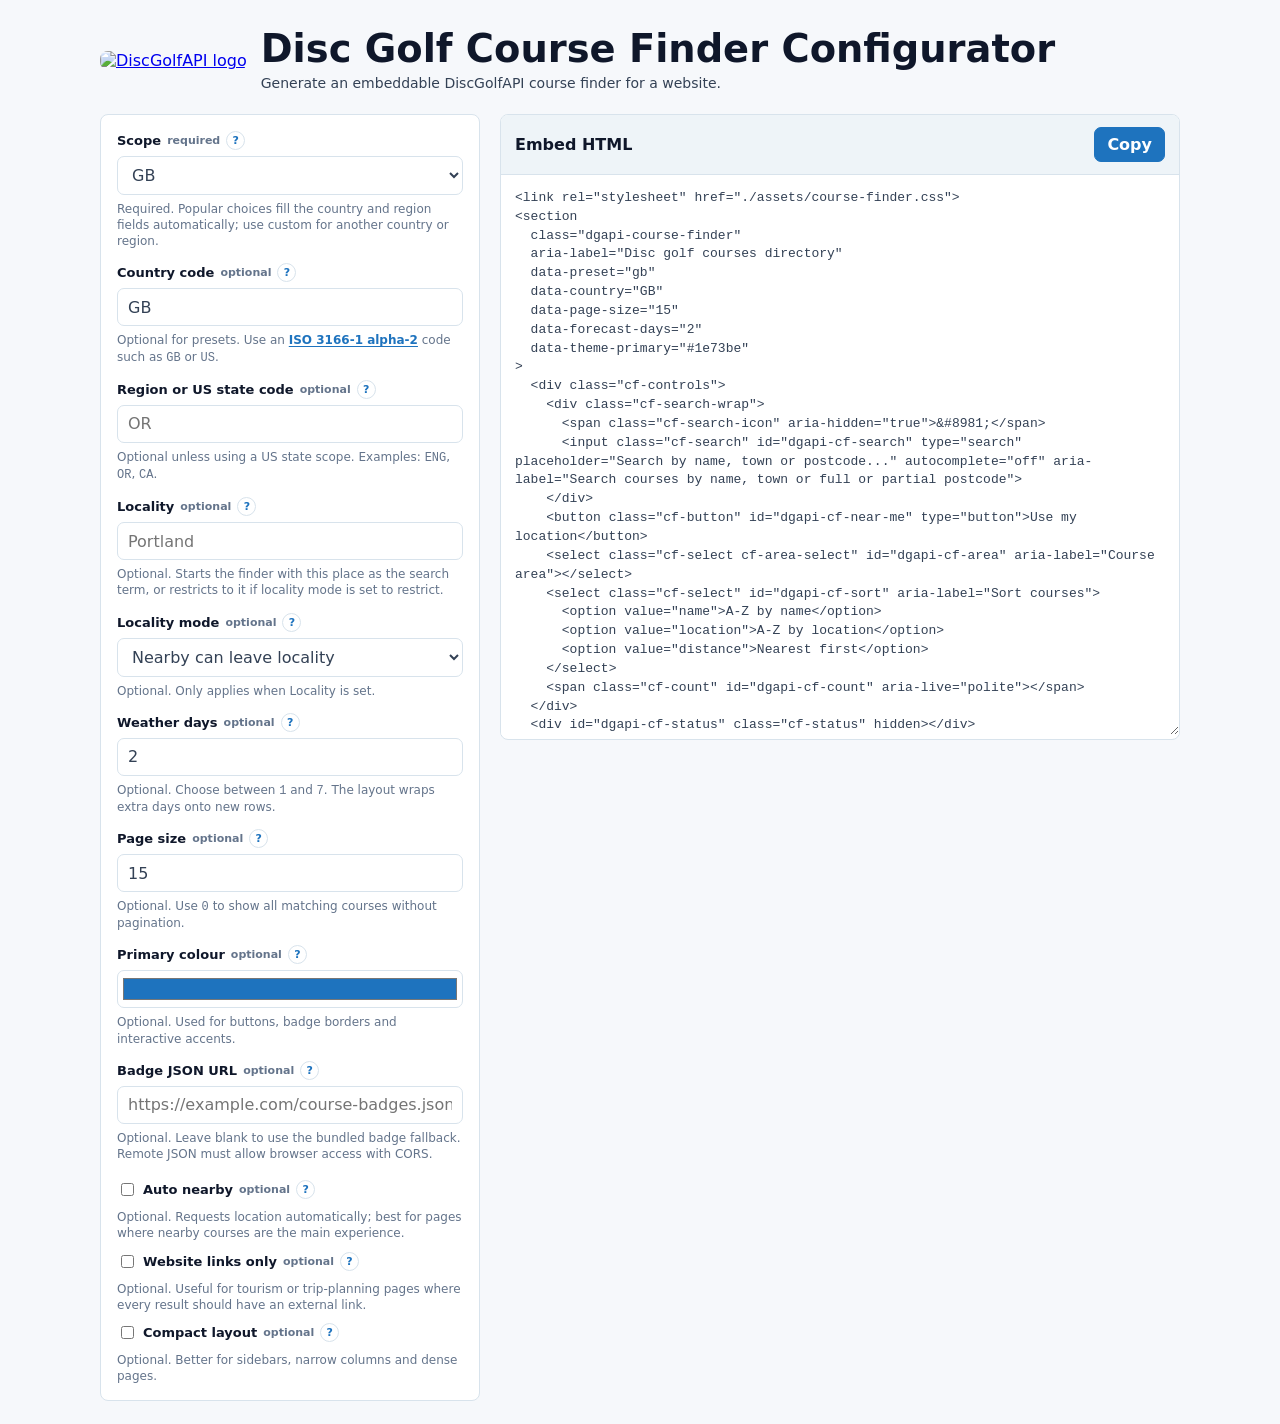
==== configurator.html @ ca2b6d99 "Add popular configurator regions" ====
<!doctype html>
<html lang="en">
<head>
  <meta charset="utf-8">
  <meta name="viewport" content="width=device-width, initial-scale=1">
  <title>Disc Golf Course Finder Configurator</title>
  <style>
    :root {
      color-scheme: light;
      --bg: #f6f8fb;
      --surface: #ffffff;
      --surface-muted: #eef4f8;
      --text: #334155;
      --heading: #0f172a;
      --border: #d8e3ec;
      --primary: #1e73be;
    }

    body {
      margin: 0;
      background: var(--bg);
      color: var(--text);
      font-family: system-ui, -apple-system, BlinkMacSystemFont, "Segoe UI", sans-serif;
    }

    main {
      width: min(1080px, calc(100% - 32px));
      margin: 28px auto;
    }

    h1 {
      margin: 0;
      color: var(--heading);
      font-size: clamp(1.7rem, 3vw, 2.5rem);
      line-height: 1.1;
    }

    .cfg-header {
      display: flex;
      gap: 14px;
      align-items: center;
      margin-bottom: 20px;
    }

    .cfg-logo {
      width: 54px;
      height: 54px;
      flex: 0 0 auto;
      border-radius: 8px;
      object-fit: contain;
    }

    .cfg-kicker {
      margin: 4px 0 0;
      color: var(--text);
      font-size: 14px;
      line-height: 1.4;
    }

    .cfg-layout {
      display: grid;
      grid-template-columns: minmax(280px, 380px) minmax(0, 1fr);
      gap: 20px;
      align-items: start;
    }

    .cfg-panel,
    .cfg-output {
      border: 1px solid var(--border);
      border-radius: 8px;
      background: var(--surface);
    }

    .cfg-panel {
      display: grid;
      gap: 14px;
      padding: 16px;
    }

    .cfg-row {
      display: grid;
      gap: 6px;
    }

    .cfg-checks {
      display: grid;
      gap: 10px;
      padding-top: 4px;
    }

    label {
      display: flex;
      gap: 6px;
      align-items: center;
      color: var(--heading);
      font-size: 13px;
      font-weight: 800;
    }

    .cfg-optional,
    .cfg-required {
      color: #64748b;
      font-size: 11px;
      font-weight: 700;
    }

    .cfg-help {
      margin: 0;
      color: #64748b;
      font-size: 12px;
      line-height: 1.35;
    }

    .cfg-help a {
      color: var(--primary);
      font-weight: 700;
      text-underline-offset: 2px;
    }

    .cfg-tip {
      display: inline-flex;
      align-items: center;
      justify-content: center;
      width: 17px;
      height: 17px;
      border: 1px solid var(--border);
      border-radius: 50%;
      color: var(--primary);
      font-size: 11px;
      font-weight: 900;
      line-height: 1;
      cursor: help;
    }

    select,
    input,
    textarea {
      width: 100%;
      min-height: 38px;
      box-sizing: border-box;
      border: 1.5px solid var(--border);
      border-radius: 7px;
      background: #fff;
      color: var(--text);
      font: inherit;
    }

    input,
    select {
      padding: 8px 10px;
    }

    input[type="checkbox"] {
      width: auto;
      min-height: auto;
    }

    input[type="color"] {
      padding: 3px;
    }

    textarea {
      min-height: 560px;
      padding: 14px;
      resize: vertical;
      font-family: ui-monospace, SFMono-Regular, Menlo, Monaco, Consolas, "Liberation Mono", monospace;
      font-size: 13px;
      line-height: 1.45;
    }

    .cfg-output {
      overflow: hidden;
    }

    .cfg-output-head {
      display: flex;
      align-items: center;
      justify-content: space-between;
      gap: 12px;
      padding: 12px 14px;
      border-bottom: 1px solid var(--border);
      background: var(--surface-muted);
    }

    .cfg-output-title {
      color: var(--heading);
      font-weight: 800;
    }

    .cfg-copy {
      min-height: 34px;
      padding: 7px 12px;
      border: 1.5px solid var(--primary);
      border-radius: 7px;
      background: var(--primary);
      color: #fff;
      font: inherit;
      font-weight: 800;
      cursor: pointer;
    }

    .cfg-output textarea {
      border: 0;
      border-radius: 0;
    }

    @media (max-width: 760px) {
      main {
        width: min(100% - 20px, 1080px);
        margin: 18px auto;
      }

      .cfg-layout {
        grid-template-columns: 1fr;
      }

      .cfg-header {
        align-items: flex-start;
      }
    }
  </style>
</head>
<body>
  <main>
    <header class="cfg-header">
      <a href="https://discgolfapi.com/" target="_blank" rel="noopener" aria-label="DiscGolfAPI">
        <img class="cfg-logo" src="https://public.discgolfapi.com/images/dgapiLogo.png" alt="DiscGolfAPI logo" width="54" height="54">
      </a>
      <div>
        <h1>Disc Golf Course Finder Configurator</h1>
        <p class="cfg-kicker">Generate an embeddable DiscGolfAPI course finder for a website.</p>
      </div>
    </header>

    <div class="cfg-layout">
      <form class="cfg-panel" id="cfg-form">
        <div class="cfg-row">
          <label for="cfg-preset">Scope <span class="cfg-required">required</span> <span class="cfg-tip" title="Choose the broad course list to load before any search or locality filters are applied.">?</span></label>
          <select id="cfg-preset" name="preset" title="Required. Choose the broad course list to load.">
            <optgroup label="Popular disc golf regions">
              <option value="popular-gb">GB</option>
              <option value="popular-us">United States</option>
              <option value="popular-us-or">US Oregon</option>
              <option value="popular-us-ca">US California</option>
              <option value="popular-us-tx">US Texas</option>
              <option value="popular-us-nc">US North Carolina</option>
              <option value="popular-ca">Canada</option>
              <option value="popular-fi">Finland</option>
              <option value="popular-se">Sweden</option>
              <option value="popular-ee">Estonia</option>
            </optgroup>
            <optgroup label="General scopes">
              <option value="gb">GB</option>
              <option value="england">England</option>
              <option value="global">Global</option>
              <option value="us-state">US state</option>
              <option value="custom">Custom country or region</option>
            </optgroup>
          </select>
          <p class="cfg-help">Required. Popular choices fill the country and region fields automatically; use custom for another country or region.</p>
        </div>

        <div class="cfg-row">
          <label for="cfg-country">Country code <span class="cfg-optional">optional</span> <span class="cfg-tip" title="Use an ISO 3166-1 alpha-2 country code, such as GB or US. Required for custom country scopes and US state scopes.">?</span></label>
          <input id="cfg-country" name="country" value="GB" maxlength="8" title="Optional for presets; required for custom country scopes. Use an ISO 3166-1 alpha-2 code such as GB or US.">
          <p class="cfg-help">Optional for presets. Use an <a href="https://en.wikipedia.org/wiki/ISO_3166-1_alpha-2" target="_blank" rel="noopener">ISO 3166-1 alpha-2</a> code such as <code>GB</code> or <code>US</code>.</p>
        </div>

        <div class="cfg-row">
          <label for="cfg-region">Region or US state code <span class="cfg-optional">optional</span> <span class="cfg-tip" title="Use this to narrow a country to a region. For US states, use two-letter state codes such as OR or CA.">?</span></label>
          <input id="cfg-region" name="region" placeholder="OR" title="Optional. Use a region code, such as ENG for England or OR for Oregon.">
          <p class="cfg-help">Optional unless using a US state scope. Examples: <code>ENG</code>, <code>OR</code>, <code>CA</code>.</p>
        </div>

        <div class="cfg-row">
          <label for="cfg-locality">Locality <span class="cfg-optional">optional</span> <span class="cfg-tip" title="Use a town, city or local area to start the finder focused on that place.">?</span></label>
          <input id="cfg-locality" name="locality" placeholder="Portland" title="Optional. A town, city or local area to seed or restrict the finder.">
          <p class="cfg-help">Optional. Starts the finder with this place as the search term, or restricts to it if locality mode is set to restrict.</p>
        </div>

        <div class="cfg-row">
          <label for="cfg-locality-mode">Locality mode <span class="cfg-optional">optional</span> <span class="cfg-tip" title="Nearby mode lets user-location searches show courses outside the locality. Restrict mode always filters to the locality.">?</span></label>
          <select id="cfg-locality-mode" name="localityMode" title="Optional. Only applies when a locality is set.">
            <option value="nearby">Nearby can leave locality</option>
            <option value="restrict">Restrict to locality</option>
          </select>
          <p class="cfg-help">Optional. Only applies when Locality is set.</p>
        </div>

        <div class="cfg-row">
          <label for="cfg-weather-days">Weather days <span class="cfg-optional">optional</span> <span class="cfg-tip" title="Controls how many forecast days appear when a visitor opens a course weather panel.">?</span></label>
          <input id="cfg-weather-days" name="weatherDays" type="number" min="1" max="7" value="2" title="Optional. Forecast days, from 1 to 7.">
          <p class="cfg-help">Optional. Choose between <code>1</code> and <code>7</code>. The layout wraps extra days onto new rows.</p>
        </div>

        <div class="cfg-row">
          <label for="cfg-page-size">Page size <span class="cfg-optional">optional</span> <span class="cfg-tip" title="Controls how many courses appear per page. Use 0 to disable pagination.">?</span></label>
          <input id="cfg-page-size" name="pageSize" type="number" min="0" max="100" value="15" title="Optional. Courses per page; use 0 to disable pagination.">
          <p class="cfg-help">Optional. Use <code>0</code> to show all matching courses without pagination.</p>
        </div>

        <div class="cfg-row">
          <label for="cfg-primary">Primary colour <span class="cfg-optional">optional</span> <span class="cfg-tip" title="Sets the main button, link and accent colour for the embedded finder.">?</span></label>
          <input id="cfg-primary" name="primary" type="color" value="#1e73be" title="Optional. Main brand colour for the embedded finder.">
          <p class="cfg-help">Optional. Used for buttons, badge borders and interactive accents.</p>
        </div>

        <div class="cfg-row">
          <label for="cfg-badges-url">Badge JSON URL <span class="cfg-optional">optional</span> <span class="cfg-tip" title="Point this at a site-owned JSON file if you want custom badges. Remote files need CORS headers.">?</span></label>
          <input id="cfg-badges-url" name="badgesUrl" placeholder="https://example.com/course-badges.json" title="Optional. URL for custom course badge JSON. Remote files need CORS headers.">
          <p class="cfg-help">Optional. Leave blank to use the bundled badge fallback. Remote JSON must allow browser access with CORS.</p>
        </div>

        <div class="cfg-checks">
          <label title="Optional. Ask the visitor for browser location after courses load. Requires HTTPS on most websites."><input type="checkbox" name="autoNearby"> Auto nearby <span class="cfg-optional">optional</span> <span class="cfg-tip" title="Ask the visitor for browser location after courses load. Requires HTTPS on most websites.">?</span></label>
          <p class="cfg-help">Optional. Requests location automatically; best for pages where nearby courses are the main experience.</p>
          <label title="Optional. Hide courses that do not have a website link in DiscGolfAPI."><input type="checkbox" name="websiteOnly"> Website links only <span class="cfg-optional">optional</span> <span class="cfg-tip" title="Show only courses with website links.">?</span></label>
          <p class="cfg-help">Optional. Useful for tourism or trip-planning pages where every result should have an external link.</p>
          <label title="Optional. Use tighter row spacing and single-column weather cards for sidebar-style embeds."><input type="checkbox" name="compact"> Compact layout <span class="cfg-optional">optional</span> <span class="cfg-tip" title="Use a tighter layout for sidebars or narrow content areas.">?</span></label>
          <p class="cfg-help">Optional. Better for sidebars, narrow columns and dense pages.</p>
        </div>
      </form>

      <section class="cfg-output" aria-label="Generated embed">
        <div class="cfg-output-head">
          <span class="cfg-output-title">Embed HTML</span>
          <button class="cfg-copy" id="cfg-copy" type="button">Copy</button>
        </div>
        <textarea id="cfg-code" readonly spellcheck="false"></textarea>
      </section>
    </div>
  </main>

  <script>
    (function () {
      const form = document.getElementById("cfg-form");
      const output = document.getElementById("cfg-code");
      const copyButton = document.getElementById("cfg-copy");

      function attr(name, value) {
        if (!String(value || "").trim()) {
          return "";
        }
        return `\n  ${name}="${String(value).replace(/&/g, "&amp;").replace(/"/g, "&quot;")}"`;
      }

      function checked(name) {
        return form.elements[name].checked;
      }

      const popularScopes = {
        "popular-gb": { preset: "gb", country: "GB", region: "" },
        "popular-us": { preset: "custom", country: "US", region: "" },
        "popular-us-or": { preset: "us-state", country: "US", region: "OR" },
        "popular-us-ca": { preset: "us-state", country: "US", region: "CA" },
        "popular-us-tx": { preset: "us-state", country: "US", region: "TX" },
        "popular-us-nc": { preset: "us-state", country: "US", region: "NC" },
        "popular-ca": { preset: "custom", country: "CA", region: "" },
        "popular-fi": { preset: "custom", country: "FI", region: "" },
        "popular-se": { preset: "custom", country: "SE", region: "" },
        "popular-ee": { preset: "custom", country: "EE", region: "" }
      };

      function selectedScope() {
        const selected = form.elements.preset.value;
        return popularScopes[selected] || {
          preset: selected,
          country: form.elements.country.value.trim().toUpperCase(),
          region: form.elements.region.value.trim().toUpperCase()
        };
      }

      function updateCountryDefaults() {
        const selected = form.elements.preset.value;
        const popular = popularScopes[selected];
        if (popular) {
          form.elements.country.value = popular.country;
          form.elements.region.value = popular.region;
          return;
        }

        const preset = selected;
        if (preset === "gb" || preset === "england") {
          form.elements.country.value = "GB";
          form.elements.region.value = preset === "england" ? "ENG" : "";
        }
        if (preset === "global") {
          form.elements.country.value = "";
          form.elements.region.value = "";
        }
        if (preset === "us-state") {
          form.elements.country.value = "US";
        }
      }

      function update() {
        const scope = selectedScope();
        const preset = scope.preset;
        const country = scope.country;
        const region = scope.region;
        const locality = form.elements.locality.value.trim();
        const localityMode = form.elements.localityMode.value;
        const weatherDays = form.elements.weatherDays.value;
        const pageSize = form.elements.pageSize.value;
        const primary = form.elements.primary.value;
        const badgesUrl = form.elements.badgesUrl.value.trim();

        const section = `<section
  class="dgapi-course-finder"
  aria-label="Disc golf courses directory"${attr("data-preset", preset)}${attr("data-country", country)}${attr("data-region", region)}${attr("data-locality", locality)}${attr("data-locality-mode", locality ? localityMode : "")}${attr("data-page-size", pageSize)}${attr("data-forecast-days", weatherDays)}${attr("data-theme-primary", primary)}${attr("data-badges-url", badgesUrl)}${checked("autoNearby") ? attr("data-auto-nearby", "true") : ""}${checked("websiteOnly") ? attr("data-website-only", "true") : ""}${checked("compact") ? attr("data-layout", "compact") : ""}
>
  <div class="cf-controls">
    <div class="cf-search-wrap">
      <span class="cf-search-icon" aria-hidden="true">&#8981;</span>
      <input class="cf-search" id="dgapi-cf-search" type="search" placeholder="Search by name, town or postcode..." autocomplete="off" aria-label="Search courses by name, town or full or partial postcode">
    </div>
    <button class="cf-button" id="dgapi-cf-near-me" type="button">Use my location</button>
    <select class="cf-select cf-area-select" id="dgapi-cf-area" aria-label="Course area"></select>
    <select class="cf-select" id="dgapi-cf-sort" aria-label="Sort courses">
      <option value="name">A-Z by name</option>
      <option value="location">A-Z by location</option>
      <option value="distance">Nearest first</option>
    </select>
    <span class="cf-count" id="dgapi-cf-count" aria-live="polite"></span>
  </div>
  <div id="dgapi-cf-status" class="cf-status" hidden></div>
  <div id="dgapi-cf-list-wrap"></div>
  <div id="dgapi-cf-pagination" class="cf-pagination" aria-label="Course page navigation"></div>
  <div class="cf-footer">
    <a class="cf-footer-brand" href="https://discgolfapi.com/" target="_blank" rel="noopener" aria-label="DiscGolfAPI">
      <img class="cf-footer-logo" src="https://public.discgolfapi.com/images/dgapiLogo.png" alt="DiscGolfAPI logo" loading="lazy" width="36" height="36">
      <span>Course data supplied by DiscGolfAPI.</span>
    </a>
    <span class="cf-disclaimer">Course details are provided as-is and may change. Please check with the course before travelling.</span>
  </div>
</section>`;

        output.value = `<link rel="stylesheet" href="./assets/course-finder.css">\n${section}\n<script src="./assets/course-finder.js"><\\/script>`;
      }

      form.addEventListener("change", event => {
        if (event.target.name === "preset") {
          updateCountryDefaults();
        }
        update();
      });
      form.addEventListener("input", update);
      copyButton.addEventListener("click", () => {
        output.select();
        navigator.clipboard.writeText(output.value).catch(() => {});
      });

      update();
    })();
  </script>
</body>
</html>
---- assets/course-finder.css ----
:root {
  color-scheme: light;
  --bg: #fafbfd;
  --surface: #ffffff;
  --surface-muted: #f5f9fc;
  --surface-strong: #e9f2fb;
  --text: #3a4f66;
  --heading: #111827;
  --muted: #9ca3af;
  --border: #d7e5f1;
  --primary: #1e73be;
  --primary-strong: #155a8f;
  --accent: #e7f1fb;
  --danger: #c0392b;
  --danger-muted: #f4e3e1;
}

body {
  margin: 0;
  background: var(--bg);
  color: var(--text);
  font-family: system-ui, -apple-system, BlinkMacSystemFont, "Segoe UI", sans-serif;
}

main {
  width: min(1120px, calc(100% - 32px));
  margin: 32px auto;
}

.dgapi-course-finder,
.dgapi-course-finder * {
  box-sizing: border-box;
}

.dgapi-course-finder {
  --bg: #fafbfd;
  --surface: #ffffff;
  --surface-muted: #f5f9fc;
  --surface-strong: #e9f2fb;
  --text: #3a4f66;
  --heading: #111827;
  --muted: #9ca3af;
  --border: #d7e5f1;
  --primary: #1e73be;
  --primary-strong: #155a8f;
  --accent: #e7f1fb;
  --danger: #c0392b;
  --danger-muted: #f4e3e1;
  --dgapi-control-radius: 8px;
  width: 100%;
  max-width: 100%;
  margin: 0 auto;
  color: var(--text);
  font-family: inherit;
  font-size: 15px;
  line-height: 1.6;
}

.dgapi-course-finder .cf-controls {
  display: flex;
  flex-wrap: nowrap;
  gap: 10px;
  align-items: center;
  margin-bottom: 18px;
}

.dgapi-course-finder .cf-search-wrap {
  position: relative;
  flex: 1 1 auto;
  min-width: 0;
}

.dgapi-course-finder .cf-search-icon {
  position: absolute;
  top: 50%;
  left: 10px;
  color: var(--primary);
  font-size: 14px;
  line-height: 1;
  transform: translateY(-50%);
  pointer-events: none;
}

.dgapi-course-finder .cf-search,
.dgapi-course-finder .cf-select {
  min-height: 40px;
  border: 1.5px solid var(--border);
  border-radius: var(--dgapi-control-radius);
  background-color: var(--surface);
  color: var(--text);
  font: inherit;
  font-size: 15px;
  outline: none;
  transition: border-color 0.15s ease, box-shadow 0.15s ease;
}

.dgapi-course-finder .cf-search {
  width: 100%;
  padding: 11px 12px 11px 34px;
  border: 1.5px solid var(--border);
  background: var(--surface);
}

.dgapi-course-finder .cf-select {
  flex: 0 0 168px;
  max-width: 168px;
  padding: 8px 34px 8px 10px;
  appearance: none;
  background-image: url("data:image/svg+xml,%3Csvg xmlns='http://www.w3.org/2000/svg' width='10' height='6' viewBox='0 0 10 6'%3E%3Cpath d='M0 0l5 6 5-6z' fill='%23666'/%3E%3C/svg%3E");
  background-repeat: no-repeat;
  background-position: right 11px center;
  cursor: pointer;
}

.dgapi-course-finder .cf-area-select {
  flex-basis: 190px;
  max-width: 190px;
}

.dgapi-course-finder .cf-search:focus,
.dgapi-course-finder .cf-select:focus {
  border-color: var(--primary);
}

.dgapi-course-finder .cf-search:focus {
  background: #fff;
  box-shadow: 0 0 0 3px rgba(30, 115, 190, 0.18), 0 2px 8px rgba(30, 115, 190, 0.08);
}

.dgapi-course-finder .cf-count {
  flex: 0 0 auto;
  color: #777;
  font-size: 13px;
  white-space: nowrap;
}

.dgapi-course-finder .cf-pagination {
  padding: 12px 0 0;
}

.dgapi-course-finder .cf-pagination-inner {
  display: flex;
  flex-wrap: wrap;
  align-items: center;
  gap: 10px;
  color: var(--muted);
  font-size: 13px;
}

.dgapi-course-finder .cf-pagination-button {
  min-height: 36px;
  padding: 8px 12px;
  border: 1.5px solid var(--primary);
  border-radius: 6px;
  background: var(--surface);
  color: var(--primary);
  font: inherit;
  font-weight: 700;
  cursor: pointer;
  transition: background-color 0.15s ease, color 0.15s ease, border-color 0.15s ease;
}

.dgapi-course-finder .cf-pagination-button:hover:not(:disabled),
.dgapi-course-finder .cf-pagination-button:focus-visible {
  background: var(--primary);
  color: #fff;
}

.dgapi-course-finder .cf-pagination-button:disabled {
  border-color: var(--border);
  background: var(--surface-muted);
  color: var(--muted);
  cursor: not-allowed;
}

.dgapi-course-finder .cf-pagination-info {
  white-space: nowrap;
}

.dgapi-course-finder .cf-button {
  flex: 0 0 auto;
  min-height: 40px;
  padding: 10px 16px;
  border: 1.5px solid var(--primary);
  border-radius: var(--dgapi-control-radius);
  background: var(--primary);
  color: #fff;
  font: inherit;
  font-size: 14px;
  font-weight: 700;
  line-height: 1.2;
  cursor: pointer;
  transition: background-color 0.15s ease, color 0.15s ease, border-color 0.15s ease, box-shadow 0.15s ease;
}

.dgapi-course-finder .cf-button:hover,
.dgapi-course-finder .cf-button:focus-visible {
  background: var(--primary-strong);
  border-color: var(--primary-strong);
  box-shadow: 0 10px 24px rgba(30, 115, 190, 0.12);
  color: #fff;
}

.dgapi-course-finder .cf-button:disabled {
  border-color: var(--border);
  background: var(--surface-muted);
  color: var(--muted);
  cursor: wait;
}

.dgapi-course-finder .cf-list,
.dgapi-course-finder .cf-loading {
  overflow: hidden;
  border: 1.5px solid var(--border);
  border-radius: 12px;
  background: var(--surface);
}

.dgapi-course-finder .cf-row {
  display: grid;
  grid-template-columns: minmax(0, 1fr) auto;
  gap: 12px;
  align-items: center;
  padding: 18px 22px;
  border-bottom: 1px solid var(--border);
  background: var(--surface);
  transition: background-color 0.14s ease;
}

.dgapi-course-finder .cf-row:last-child {
  border-bottom: 0;
}

.dgapi-course-finder .cf-row:hover {
  background: var(--surface-muted);
}

.dgapi-course-finder .cf-name {
  overflow: hidden;
  margin: 0 0 4px;
  color: var(--heading);
  font-size: 16px;
  font-weight: 700;
  line-height: 1.35;
  text-overflow: ellipsis;
  white-space: nowrap;
}

.dgapi-course-finder .cf-meta {
  display: flex;
  flex-wrap: wrap;
  gap: 0 10px;
  align-items: center;
  color: var(--muted);
  font-size: 13px;
  line-height: 1.45;
}

.dgapi-course-finder .cf-badges {
  display: flex;
  flex-wrap: wrap;
  gap: 5px;
  margin: 0 0 5px;
}

.dgapi-course-finder .cf-badge {
  display: inline-flex;
  align-items: center;
  width: fit-content;
  padding: 5px 10px;
  border: 1px solid var(--primary);
  border-radius: 999px;
  background: var(--accent);
  color: var(--primary);
  font-size: 12px;
  font-weight: 700;
  line-height: 1.2;
  text-decoration: none;
}

.dgapi-course-finder .cf-badge:hover,
.dgapi-course-finder .cf-badge:focus-visible {
  background: var(--primary-strong);
  color: #fff;
}

.dgapi-course-finder .cf-meta-sep {
  color: #ccc;
  user-select: none;
}

.dgapi-course-finder .cf-links {
  display: flex;
  flex-shrink: 0;
  gap: 8px;
  align-items: center;
}

.dgapi-course-finder .cf-link {
  display: inline-flex;
  gap: 6px;
  align-items: center;
  justify-content: center;
  min-height: 34px;
  padding: 9px 14px;
  border: 1.5px solid var(--border);
  border-radius: var(--dgapi-control-radius);
  background: var(--surface);
  color: var(--heading);
  font: inherit;
  font-size: 13px;
  font-weight: 700;
  line-height: 1.2;
  text-decoration: none;
  white-space: nowrap;
  cursor: pointer;
  transition: background-color 0.15s ease, color 0.15s ease, border-color 0.15s ease;
}

.dgapi-course-finder .cf-link:hover,
.dgapi-course-finder .cf-link:focus-visible {
  background: var(--primary);
  border-color: var(--primary);
  color: #fff;
}

.dgapi-course-finder .cf-link.secondary {
  border-color: var(--text);
  color: var(--text);
}

.dgapi-course-finder .cf-link.secondary:hover,
.dgapi-course-finder .cf-link.secondary:focus-visible {
  background: var(--primary);
  border-color: var(--primary);
  color: #fff;
}

.dgapi-course-finder .cf-weather-panel {
  grid-column: 1 / -1;
  overflow: hidden;
  max-height: 0;
  opacity: 0;
  transform: translateY(-4px);
  transition: max-height 0.42s cubic-bezier(0.22, 1, 0.36, 1), opacity 0.26s ease, transform 0.32s ease, margin-top 0.24s ease;
}

.dgapi-course-finder .cf-weather-panel.open {
  max-height: none;
  margin-top: 2px;
  overflow: visible;
  opacity: 1;
  transform: translateY(0);
}

.dgapi-course-finder .cf-weather-inner {
  display: grid;
  grid-template-columns: repeat(auto-fit, minmax(min(100%, 280px), 1fr));
  gap: 12px;
  padding: 14px 0 2px;
  border-top: 1px solid var(--border);
  background: linear-gradient(180deg, #f9fbfd 0%, #ffffff 100%);
}

.dgapi-course-finder .cf-weather-card {
  overflow: hidden;
  border: 1.5px solid var(--border);
  border-radius: 12px;
  background: #fff;
  box-shadow: 0 8px 22px rgba(30, 115, 190, 0.08);
}

.dgapi-course-finder .cf-weather-header {
  padding: 12px 16px;
  background: var(--primary);
}

.dgapi-course-finder .cf-weather-day {
  margin: 0;
  color: #fff;
  font-size: 14px;
  font-weight: 800;
  letter-spacing: 0.08em;
  text-transform: uppercase;
}

.dgapi-course-finder .cf-weather-body {
  padding: 18px 16px 16px;
}

.dgapi-course-finder .cf-weather-tip {
  margin: 0 0 16px;
  padding: 12px 14px;
  border-left: 4px solid var(--primary);
  border-radius: 0 6px 6px 0;
  background: var(--accent);
  color: var(--text);
  font-size: 14px;
  font-weight: 600;
  line-height: 1.35;
}

.dgapi-course-finder .cf-weather-main {
  display: flex;
  gap: 22px;
  align-items: center;
  justify-content: center;
  margin-bottom: 18px;
}

.dgapi-course-finder .cf-weather-icon {
  width: 74px;
  height: 74px;
  flex: 0 0 auto;
}

.dgapi-course-finder .cf-weather-temp {
  color: #1a1a1a;
  font-size: 48px;
  font-weight: 800;
  line-height: 1;
}

.dgapi-course-finder .cf-weather-low {
  margin-top: 5px;
  color: #7b7b7b;
  font-size: 16px;
  font-weight: 600;
}

.dgapi-course-finder .cf-weather-condition {
  margin: 0 0 16px;
  padding-bottom: 16px;
  border-bottom: 1px solid var(--border);
  color: var(--heading);
  font-size: 18px;
  font-weight: 800;
  line-height: 1.25;
}

.dgapi-course-finder .cf-weather-stat-grid {
  display: grid;
  grid-template-columns: repeat(auto-fit, minmax(min(100%, 130px), 1fr));
  gap: 10px 12px;
}

.dgapi-course-finder .cf-weather-stat {
  display: flex;
  gap: 10px;
  align-items: flex-start;
  min-height: 82px;
  padding: 12px;
  border-radius: 8px;
  background: var(--surface-muted);
}

.dgapi-course-finder .cf-weather-stat-icon {
  width: 28px;
  height: 28px;
  flex: 0 0 auto;
  margin-top: 1px;
}

.dgapi-course-finder .cf-weather-stat-value {
  overflow-wrap: anywhere;
  color: #1a1a1a;
  font-size: 18px;
  font-weight: 800;
  line-height: 1.14;
}

.dgapi-course-finder .cf-weather-stat-label {
  margin-top: 4px;
  color: var(--muted);
  font-size: 14px;
  font-weight: 700;
  line-height: 1.16;
}

.dgapi-course-finder .cf-weather-wind-arrow {
  display: inline-block;
  color: var(--primary-strong);
  font-weight: 900;
  line-height: 1;
  transform: rotate(0deg);
  transition: transform 0.2s ease;
}

.dgapi-course-finder .cf-wind-direction-0 { transform: rotate(0deg); }
.dgapi-course-finder .cf-wind-direction-1 { transform: rotate(45deg); }
.dgapi-course-finder .cf-wind-direction-2 { transform: rotate(90deg); }
.dgapi-course-finder .cf-wind-direction-3 { transform: rotate(135deg); }
.dgapi-course-finder .cf-wind-direction-4 { transform: rotate(180deg); }
.dgapi-course-finder .cf-wind-direction-5 { transform: rotate(225deg); }
.dgapi-course-finder .cf-wind-direction-6 { transform: rotate(270deg); }
.dgapi-course-finder .cf-wind-direction-7 { transform: rotate(315deg); }
.dgapi-course-finder .cf-weather-empty,
.dgapi-course-finder .cf-empty,
.dgapi-course-finder .cf-status {
  padding: 34px 20px;
  border: 1.5px solid var(--border);
  border-radius: 12px;
  background: var(--surface-muted);
  color: var(--muted);
  font-size: 14px;
  text-align: center;
}

.dgapi-course-finder .cf-status {
  margin-bottom: 10px;
  padding: 12px 14px;
  color: var(--text);
  background: var(--surface-muted);
  border: 1px solid var(--border);
  text-align: left;
}
.dgapi-course-finder .cf-loading-head {
  display: flex;
  gap: 10px;
  align-items: center;
  padding: 13px 16px;
  border-bottom: 1px solid var(--border);
  color: var(--muted);
  font-size: 14px;
}
.dgapi-course-finder .cf-spinner {
  width: 16px;
  height: 16px;
  border: 2px solid #d8d8d8;
  border-top-color: var(--primary);
  border-radius: 50%;
  animation: dgapi-cf-spin 0.8s linear infinite;
  flex: 0 0 auto;
}
.dgapi-course-finder .cf-skeleton-row {
  padding: 13px 16px;
  border-bottom: 1px solid var(--border);
}
.dgapi-course-finder .cf-skeleton-line {
  height: 12px;
  border-radius: 3px;
  background: linear-gradient(90deg, #eef3f8 0%, #f7fafc 45%, #eef3f8 90%);
  background-size: 220% 100%;
  animation: dgapi-cf-shimmer 1.3s ease-in-out infinite;
}

.dgapi-course-finder .cf-skeleton-line.title {
  width: min(280px, 70%);
  height: 14px;
  margin-bottom: 8px;
}
.dgapi-course-finder .cf-skeleton-line.meta {
  width: min(180px, 50%);
}

.dgapi-course-finder .cf-footer {
  display: flex;
  flex-wrap: wrap;
  gap: 8px 12px;
  justify-content: space-between;
  align-items: center;
  margin-top: 10px;
  padding: 14px 16px;
  border-top: 1px solid var(--border);
  background: var(--surface-muted);
  color: var(--muted);
  font-size: 12px;
  line-height: 1.45;
}
.dgapi-course-finder .cf-disclaimer {
  width: 100%;
}
.dgapi-course-finder .cf-footer-brand {
  display: inline-flex;
  gap: 10px;
  align-items: center;
  min-width: 0;
  color: var(--heading);
  font-weight: 700;
  text-decoration: none;
}
.dgapi-course-finder .cf-footer-brand:hover,
.dgapi-course-finder .cf-footer-brand:focus-visible {
  text-decoration: underline;
  text-underline-offset: 2px;
}
.dgapi-course-finder .cf-footer-logo {
  width: 36px;
  height: 36px;
  flex: 0 0 auto;
  border-radius: 6px;
  object-fit: contain;
}
.dgapi-course-finder .cf-footer a:not(.cf-footer-brand) {
  color: var(--heading);
  text-decoration: underline;
  text-underline-offset: 2px;
}

.dgapi-course-finder.cf-compact {
  font-size: 14px;
}

.dgapi-course-finder.cf-compact .cf-controls {
  gap: 8px;
  margin-bottom: 12px;
}

.dgapi-course-finder.cf-compact .cf-search,
.dgapi-course-finder.cf-compact .cf-select,
.dgapi-course-finder.cf-compact .cf-button {
  min-height: 36px;
  font-size: 13px;
}

.dgapi-course-finder.cf-compact .cf-row {
  padding: 12px 14px;
}

.dgapi-course-finder.cf-compact .cf-name {
  font-size: 15px;
}

.dgapi-course-finder.cf-compact .cf-link {
  min-height: 31px;
  padding: 7px 10px;
}

.dgapi-course-finder.cf-compact .cf-weather-inner {
  grid-template-columns: 1fr;
}

.dgapi-course-finder.cf-compact .cf-weather-body {
  padding: 14px 12px 12px;
}

.dgapi-course-finder.cf-compact .cf-weather-stat-grid {
  grid-template-columns: 1fr;
}

.dgapi-directions-modal[hidden] {
  display: none;
}

.dgapi-directions-modal {
  position: fixed;
  inset: 0;
  z-index: 99999;
  padding: 24px;
  background: rgba(15, 23, 42, 0.74);
}

.dgapi-directions-modal__dialog {
  width: min(100%, 420px);
  margin: 10vh auto 0;
  padding: 22px;
  border: 1px solid rgba(0, 0, 0, 0.08);
  border-radius: 16px;
  background: #fff;
  color: var(--text);
  box-shadow: 0 25px 60px rgba(17, 24, 39, 0.18);
}

.dgapi-directions-modal__title {
  margin: 0 0 8px;
  color: var(--heading);
  font-size: 1.25rem;
  line-height: 1.2;
}

.dgapi-directions-modal__subtitle {
  margin: 0 0 16px;
  color: var(--muted);
  font-size: 0.96rem;
  line-height: 1.5;
}

.dgapi-directions-modal__options {
  display: grid;
  gap: 10px;
}

.dgapi-directions-modal__option,
.dgapi-directions-modal__close {
  display: block;
  width: 100%;
  padding: 14px 16px;
  border: 1px solid rgba(15, 23, 42, 0.12);
  border-radius: 12px;
  background: var(--surface-muted);
  color: var(--text);
  font: inherit;
  font-weight: 700;
  line-height: 1.3;
  text-align: center;
  text-decoration: none;
  cursor: pointer;
}

.dgapi-directions-modal__option:hover,
.dgapi-directions-modal__option:focus-visible,
.dgapi-directions-modal__close:hover,
.dgapi-directions-modal__close:focus-visible {
  background: var(--surface-muted);
  color: var(--text);
  text-decoration: none;
}

.dgapi-directions-modal__close {
  margin-top: 14px;
  background: #fff;
  color: var(--primary);
}

.dgapi-directions-modal-open {
  overflow: hidden;
}

@keyframes dgapi-cf-spin {
  to {
    transform: rotate(360deg);
  }
}

@keyframes dgapi-cf-shimmer {
  0% {
    background-position: 120% 0;
  }

  100% {
    background-position: -120% 0;
  }
}

@media (prefers-reduced-motion: reduce) {
  .dgapi-course-finder .cf-weather-panel,
  .dgapi-course-finder .cf-spinner,
  .dgapi-course-finder .cf-skeleton-line {
    transition: none;
    animation: none;
  }
}

@media (max-width: 560px) {
  main {
    width: min(100% - 20px, 1120px);
    margin: 18px auto;
  }

  .dgapi-course-finder .cf-controls {
    flex-wrap: wrap;
  }

  .dgapi-course-finder .cf-search-wrap {
    flex-basis: 100%;
  }

  .dgapi-course-finder .cf-select,
  .dgapi-course-finder .cf-area-select,
  .dgapi-course-finder .cf-button,
  .dgapi-course-finder .cf-count {
    max-width: none;
    width: 100%;
  }

  .dgapi-course-finder .cf-row {
    grid-template-columns: 1fr;
    gap: 8px;
  }

  .dgapi-course-finder .cf-name {
    white-space: normal;
  }

  .dgapi-course-finder .cf-links {
    flex-wrap: wrap;
    justify-content: flex-start;
  }

  .dgapi-course-finder .cf-weather-inner {
    grid-template-columns: 1fr;
    gap: 16px;
    padding: 14px 0 6px;
  }

  .dgapi-course-finder .cf-weather-main {
    justify-content: flex-start;
  }

  .dgapi-course-finder .cf-weather-stat-grid {
    gap: 10px;
  }
  .dgapi-directions-modal {
    padding: 16px;
  }

  .dgapi-directions-modal__dialog {
    margin-top: 8vh;
    padding: 18px;
  }
}
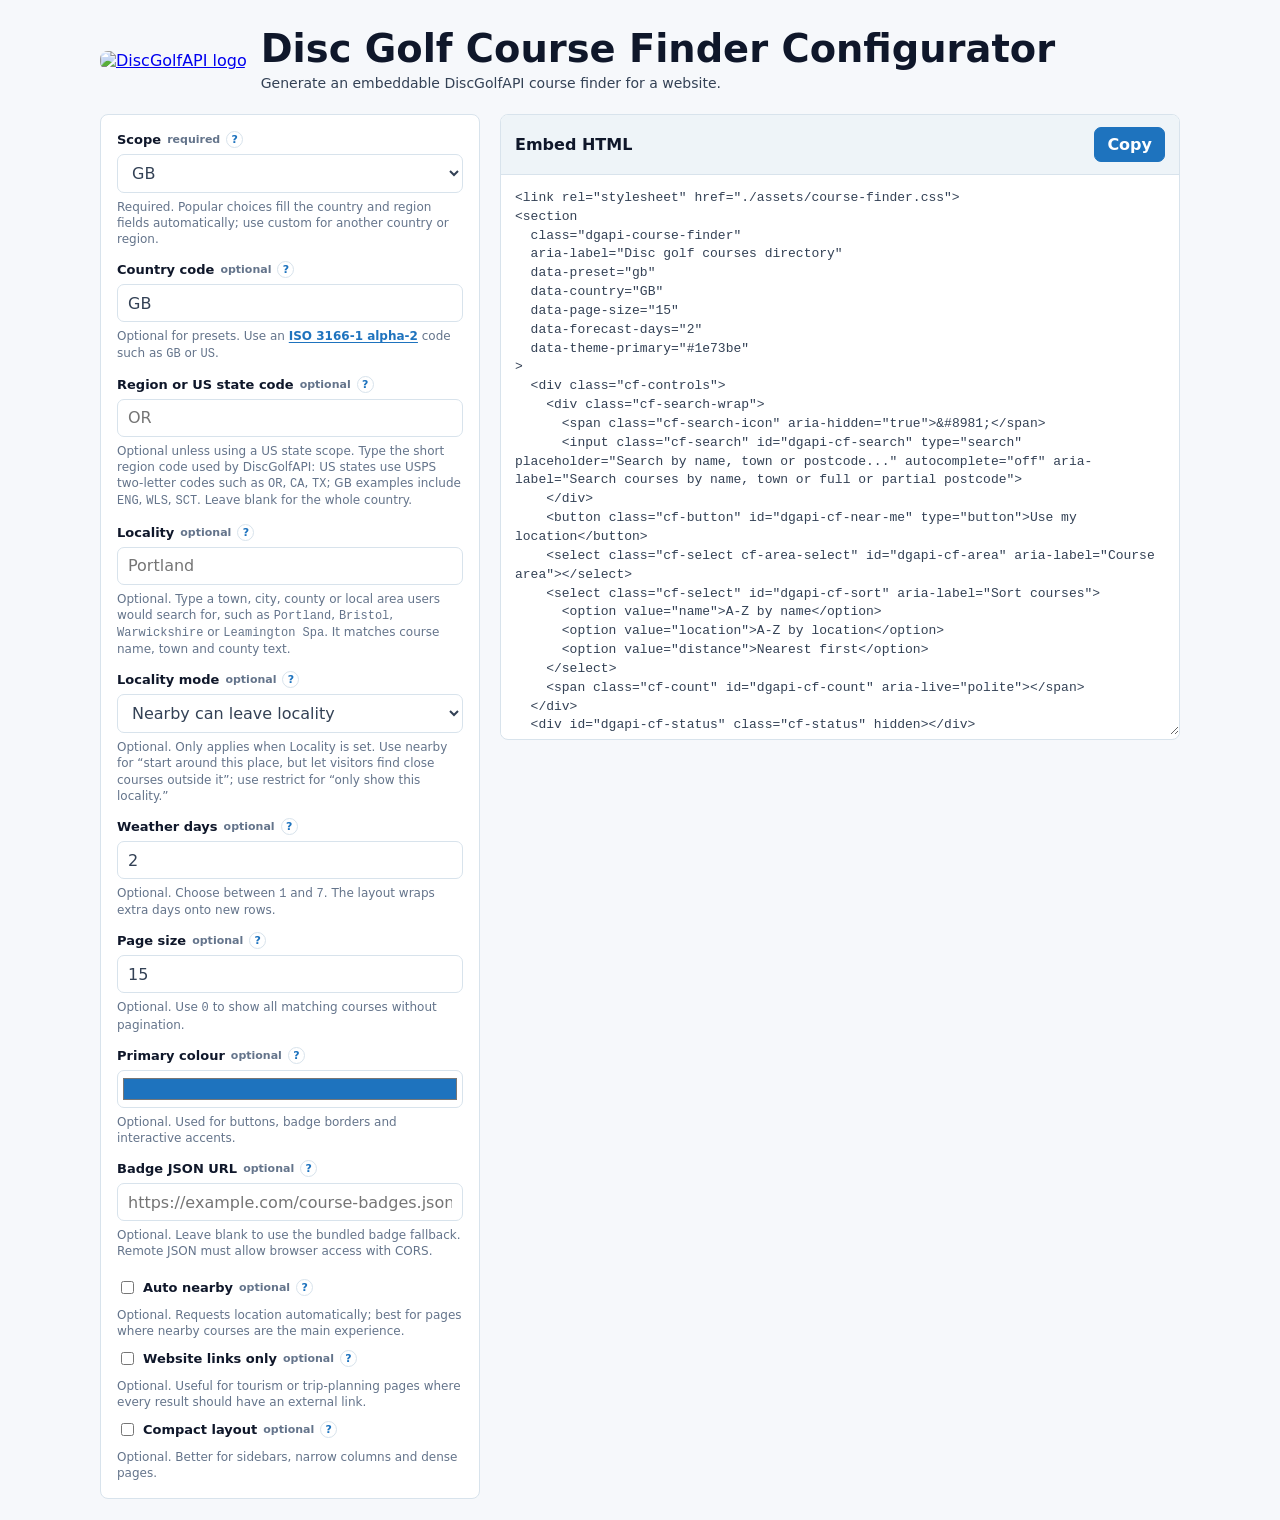
==== commit 433ca931: "Clarify configurator field help" ====
--- a/configurator.html
+++ b/configurator.html
@@ -118,6 +118,7 @@
     }
 
     .cfg-tip {
+      position: relative;
       display: inline-flex;
       align-items: center;
       justify-content: center;
@@ -125,11 +126,43 @@
       height: 17px;
       border: 1px solid var(--border);
       border-radius: 50%;
+      background: #fff;
       color: var(--primary);
+      font: inherit;
       font-size: 11px;
       font-weight: 900;
       line-height: 1;
       cursor: help;
+    }
+
+    .cfg-tip::after {
+      content: attr(aria-label);
+      position: absolute;
+      z-index: 5;
+      left: 50%;
+      bottom: calc(100% + 8px);
+      width: min(260px, 72vw);
+      padding: 9px 10px;
+      border: 1px solid rgba(15, 23, 42, 0.12);
+      border-radius: 7px;
+      background: #0f172a;
+      color: #fff;
+      font-size: 12px;
+      font-weight: 600;
+      line-height: 1.35;
+      text-align: left;
+      white-space: normal;
+      box-shadow: 0 14px 34px rgba(15, 23, 42, 0.22);
+      opacity: 0;
+      pointer-events: none;
+      transform: translate(-50%, 4px);
+      transition: opacity 0.14s ease, transform 0.14s ease;
+    }
+
+    .cfg-tip:hover::after,
+    .cfg-tip:focus-visible::after {
+      opacity: 1;
+      transform: translate(-50%, 0);
     }
 
     select,
@@ -235,7 +268,7 @@
     <div class="cfg-layout">
       <form class="cfg-panel" id="cfg-form">
         <div class="cfg-row">
-          <label for="cfg-preset">Scope <span class="cfg-required">required</span> <span class="cfg-tip" title="Choose the broad course list to load before any search or locality filters are applied.">?</span></label>
+          <label for="cfg-preset">Scope <span class="cfg-required">required</span> <button class="cfg-tip" type="button" aria-label="Choose the broad course list to load before any search or locality filters are applied.">?</button></label>
           <select id="cfg-preset" name="preset" title="Required. Choose the broad course list to load.">
             <optgroup label="Popular disc golf regions">
               <option value="popular-gb">GB</option>
@@ -261,62 +294,62 @@
         </div>
 
         <div class="cfg-row">
-          <label for="cfg-country">Country code <span class="cfg-optional">optional</span> <span class="cfg-tip" title="Use an ISO 3166-1 alpha-2 country code, such as GB or US. Required for custom country scopes and US state scopes.">?</span></label>
+          <label for="cfg-country">Country code <span class="cfg-optional">optional</span> <button class="cfg-tip" type="button" aria-label="Use an ISO 3166-1 alpha-2 country code, such as GB or US. Required for custom country scopes and US state scopes.">?</button></label>
           <input id="cfg-country" name="country" value="GB" maxlength="8" title="Optional for presets; required for custom country scopes. Use an ISO 3166-1 alpha-2 code such as GB or US.">
           <p class="cfg-help">Optional for presets. Use an <a href="https://en.wikipedia.org/wiki/ISO_3166-1_alpha-2" target="_blank" rel="noopener">ISO 3166-1 alpha-2</a> code such as <code>GB</code> or <code>US</code>.</p>
         </div>
 
         <div class="cfg-row">
-          <label for="cfg-region">Region or US state code <span class="cfg-optional">optional</span> <span class="cfg-tip" title="Use this to narrow a country to a region. For US states, use two-letter state codes such as OR or CA.">?</span></label>
+          <label for="cfg-region">Region or US state code <span class="cfg-optional">optional</span> <button class="cfg-tip" type="button" aria-label="Use this to narrow a country to a region. For US states, use two-letter state codes such as OR or CA.">?</button></label>
           <input id="cfg-region" name="region" placeholder="OR" title="Optional. Use a region code, such as ENG for England or OR for Oregon.">
-          <p class="cfg-help">Optional unless using a US state scope. Examples: <code>ENG</code>, <code>OR</code>, <code>CA</code>.</p>
-        </div>
-
-        <div class="cfg-row">
-          <label for="cfg-locality">Locality <span class="cfg-optional">optional</span> <span class="cfg-tip" title="Use a town, city or local area to start the finder focused on that place.">?</span></label>
+          <p class="cfg-help">Optional unless using a US state scope. Type the short region code used by DiscGolfAPI: US states use USPS two-letter codes such as <code>OR</code>, <code>CA</code>, <code>TX</code>; GB examples include <code>ENG</code>, <code>WLS</code>, <code>SCT</code>. Leave blank for the whole country.</p>
+        </div>
+
+        <div class="cfg-row">
+          <label for="cfg-locality">Locality <span class="cfg-optional">optional</span> <button class="cfg-tip" type="button" aria-label="Use a town, city or local area to start the finder focused on that place.">?</button></label>
           <input id="cfg-locality" name="locality" placeholder="Portland" title="Optional. A town, city or local area to seed or restrict the finder.">
-          <p class="cfg-help">Optional. Starts the finder with this place as the search term, or restricts to it if locality mode is set to restrict.</p>
-        </div>
-
-        <div class="cfg-row">
-          <label for="cfg-locality-mode">Locality mode <span class="cfg-optional">optional</span> <span class="cfg-tip" title="Nearby mode lets user-location searches show courses outside the locality. Restrict mode always filters to the locality.">?</span></label>
+          <p class="cfg-help">Optional. Type a town, city, county or local area users would search for, such as <code>Portland</code>, <code>Bristol</code>, <code>Warwickshire</code> or <code>Leamington Spa</code>. It matches course name, town and county text.</p>
+        </div>
+
+        <div class="cfg-row">
+          <label for="cfg-locality-mode">Locality mode <span class="cfg-optional">optional</span> <button class="cfg-tip" type="button" aria-label="Nearby mode lets user-location searches show courses outside the locality. Restrict mode always filters to the locality.">?</button></label>
           <select id="cfg-locality-mode" name="localityMode" title="Optional. Only applies when a locality is set.">
             <option value="nearby">Nearby can leave locality</option>
             <option value="restrict">Restrict to locality</option>
           </select>
-          <p class="cfg-help">Optional. Only applies when Locality is set.</p>
-        </div>
-
-        <div class="cfg-row">
-          <label for="cfg-weather-days">Weather days <span class="cfg-optional">optional</span> <span class="cfg-tip" title="Controls how many forecast days appear when a visitor opens a course weather panel.">?</span></label>
+          <p class="cfg-help">Optional. Only applies when Locality is set. Use nearby for “start around this place, but let visitors find close courses outside it”; use restrict for “only show this locality.”</p>
+        </div>
+
+        <div class="cfg-row">
+          <label for="cfg-weather-days">Weather days <span class="cfg-optional">optional</span> <button class="cfg-tip" type="button" aria-label="Controls how many forecast days appear when a visitor opens a course weather panel.">?</button></label>
           <input id="cfg-weather-days" name="weatherDays" type="number" min="1" max="7" value="2" title="Optional. Forecast days, from 1 to 7.">
           <p class="cfg-help">Optional. Choose between <code>1</code> and <code>7</code>. The layout wraps extra days onto new rows.</p>
         </div>
 
         <div class="cfg-row">
-          <label for="cfg-page-size">Page size <span class="cfg-optional">optional</span> <span class="cfg-tip" title="Controls how many courses appear per page. Use 0 to disable pagination.">?</span></label>
+          <label for="cfg-page-size">Page size <span class="cfg-optional">optional</span> <button class="cfg-tip" type="button" aria-label="Controls how many courses appear per page. Use 0 to disable pagination.">?</button></label>
           <input id="cfg-page-size" name="pageSize" type="number" min="0" max="100" value="15" title="Optional. Courses per page; use 0 to disable pagination.">
           <p class="cfg-help">Optional. Use <code>0</code> to show all matching courses without pagination.</p>
         </div>
 
         <div class="cfg-row">
-          <label for="cfg-primary">Primary colour <span class="cfg-optional">optional</span> <span class="cfg-tip" title="Sets the main button, link and accent colour for the embedded finder.">?</span></label>
+          <label for="cfg-primary">Primary colour <span class="cfg-optional">optional</span> <button class="cfg-tip" type="button" aria-label="Sets the main button, link and accent colour for the embedded finder.">?</button></label>
           <input id="cfg-primary" name="primary" type="color" value="#1e73be" title="Optional. Main brand colour for the embedded finder.">
           <p class="cfg-help">Optional. Used for buttons, badge borders and interactive accents.</p>
         </div>
 
         <div class="cfg-row">
-          <label for="cfg-badges-url">Badge JSON URL <span class="cfg-optional">optional</span> <span class="cfg-tip" title="Point this at a site-owned JSON file if you want custom badges. Remote files need CORS headers.">?</span></label>
+          <label for="cfg-badges-url">Badge JSON URL <span class="cfg-optional">optional</span> <button class="cfg-tip" type="button" aria-label="Point this at a site-owned JSON file if you want custom badges. Remote files need CORS headers.">?</button></label>
           <input id="cfg-badges-url" name="badgesUrl" placeholder="https://example.com/course-badges.json" title="Optional. URL for custom course badge JSON. Remote files need CORS headers.">
           <p class="cfg-help">Optional. Leave blank to use the bundled badge fallback. Remote JSON must allow browser access with CORS.</p>
         </div>
 
         <div class="cfg-checks">
-          <label title="Optional. Ask the visitor for browser location after courses load. Requires HTTPS on most websites."><input type="checkbox" name="autoNearby"> Auto nearby <span class="cfg-optional">optional</span> <span class="cfg-tip" title="Ask the visitor for browser location after courses load. Requires HTTPS on most websites.">?</span></label>
+          <label><input type="checkbox" name="autoNearby"> Auto nearby <span class="cfg-optional">optional</span> <button class="cfg-tip" type="button" aria-label="Ask the visitor for browser location after courses load. Requires HTTPS on most websites.">?</button></label>
           <p class="cfg-help">Optional. Requests location automatically; best for pages where nearby courses are the main experience.</p>
-          <label title="Optional. Hide courses that do not have a website link in DiscGolfAPI."><input type="checkbox" name="websiteOnly"> Website links only <span class="cfg-optional">optional</span> <span class="cfg-tip" title="Show only courses with website links.">?</span></label>
+          <label><input type="checkbox" name="websiteOnly"> Website links only <span class="cfg-optional">optional</span> <button class="cfg-tip" type="button" aria-label="Show only courses with website links.">?</button></label>
           <p class="cfg-help">Optional. Useful for tourism or trip-planning pages where every result should have an external link.</p>
-          <label title="Optional. Use tighter row spacing and single-column weather cards for sidebar-style embeds."><input type="checkbox" name="compact"> Compact layout <span class="cfg-optional">optional</span> <span class="cfg-tip" title="Use a tighter layout for sidebars or narrow content areas.">?</span></label>
+          <label><input type="checkbox" name="compact"> Compact layout <span class="cfg-optional">optional</span> <button class="cfg-tip" type="button" aria-label="Use a tighter layout for sidebars or narrow content areas.">?</button></label>
           <p class="cfg-help">Optional. Better for sidebars, narrow columns and dense pages.</p>
         </div>
       </form>
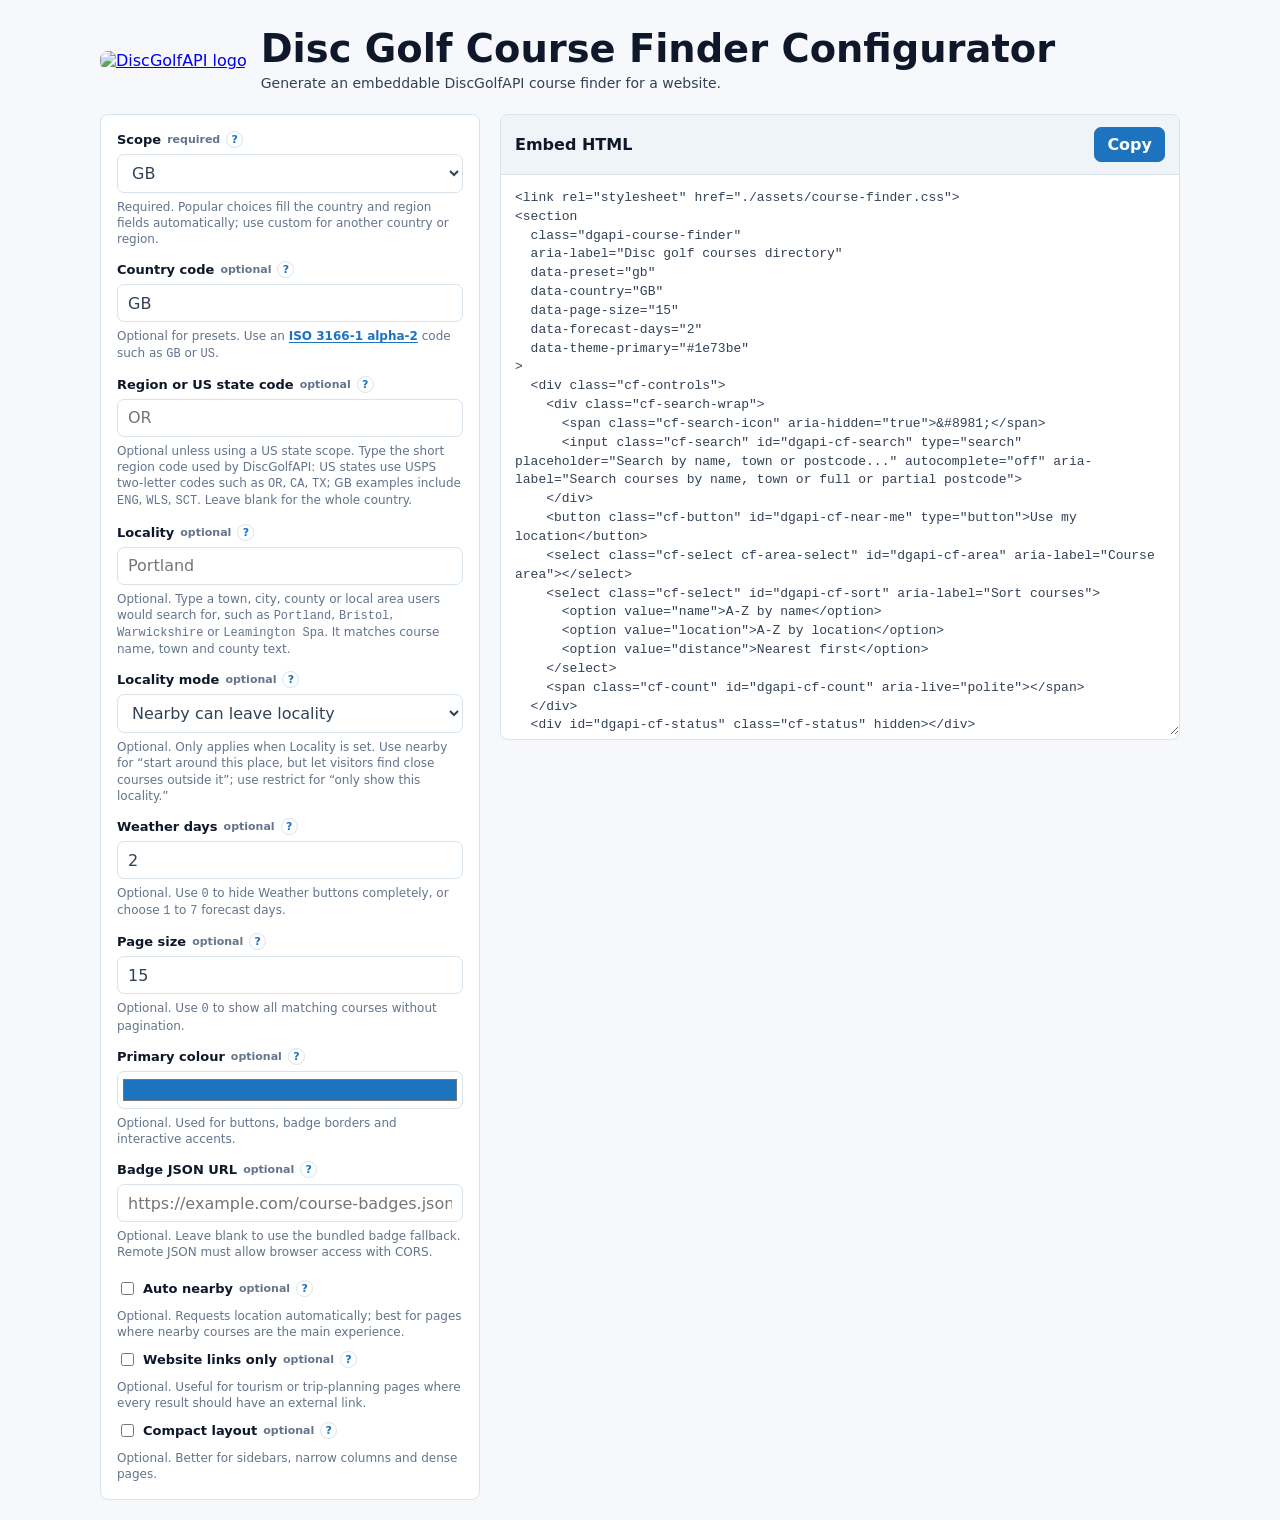
==== commit dac41c5f: "Allow weather to be disabled" ====
--- a/configurator.html
+++ b/configurator.html
@@ -321,9 +321,9 @@
         </div>
 
         <div class="cfg-row">
-          <label for="cfg-weather-days">Weather days <span class="cfg-optional">optional</span> <button class="cfg-tip" type="button" aria-label="Controls how many forecast days appear when a visitor opens a course weather panel.">?</button></label>
-          <input id="cfg-weather-days" name="weatherDays" type="number" min="1" max="7" value="2" title="Optional. Forecast days, from 1 to 7.">
-          <p class="cfg-help">Optional. Choose between <code>1</code> and <code>7</code>. The layout wraps extra days onto new rows.</p>
+          <label for="cfg-weather-days">Weather days <span class="cfg-optional">optional</span> <button class="cfg-tip" type="button" aria-label="Controls how many forecast days appear when a visitor opens a course weather panel. Use 0 to remove the weather buttons completely.">?</button></label>
+          <input id="cfg-weather-days" name="weatherDays" type="number" min="0" max="7" value="2" title="Optional. Forecast days, from 0 to 7. Use 0 to hide weather buttons.">
+          <p class="cfg-help">Optional. Use <code>0</code> to hide Weather buttons completely, or choose <code>1</code> to <code>7</code> forecast days.</p>
         </div>
 
         <div class="cfg-row">
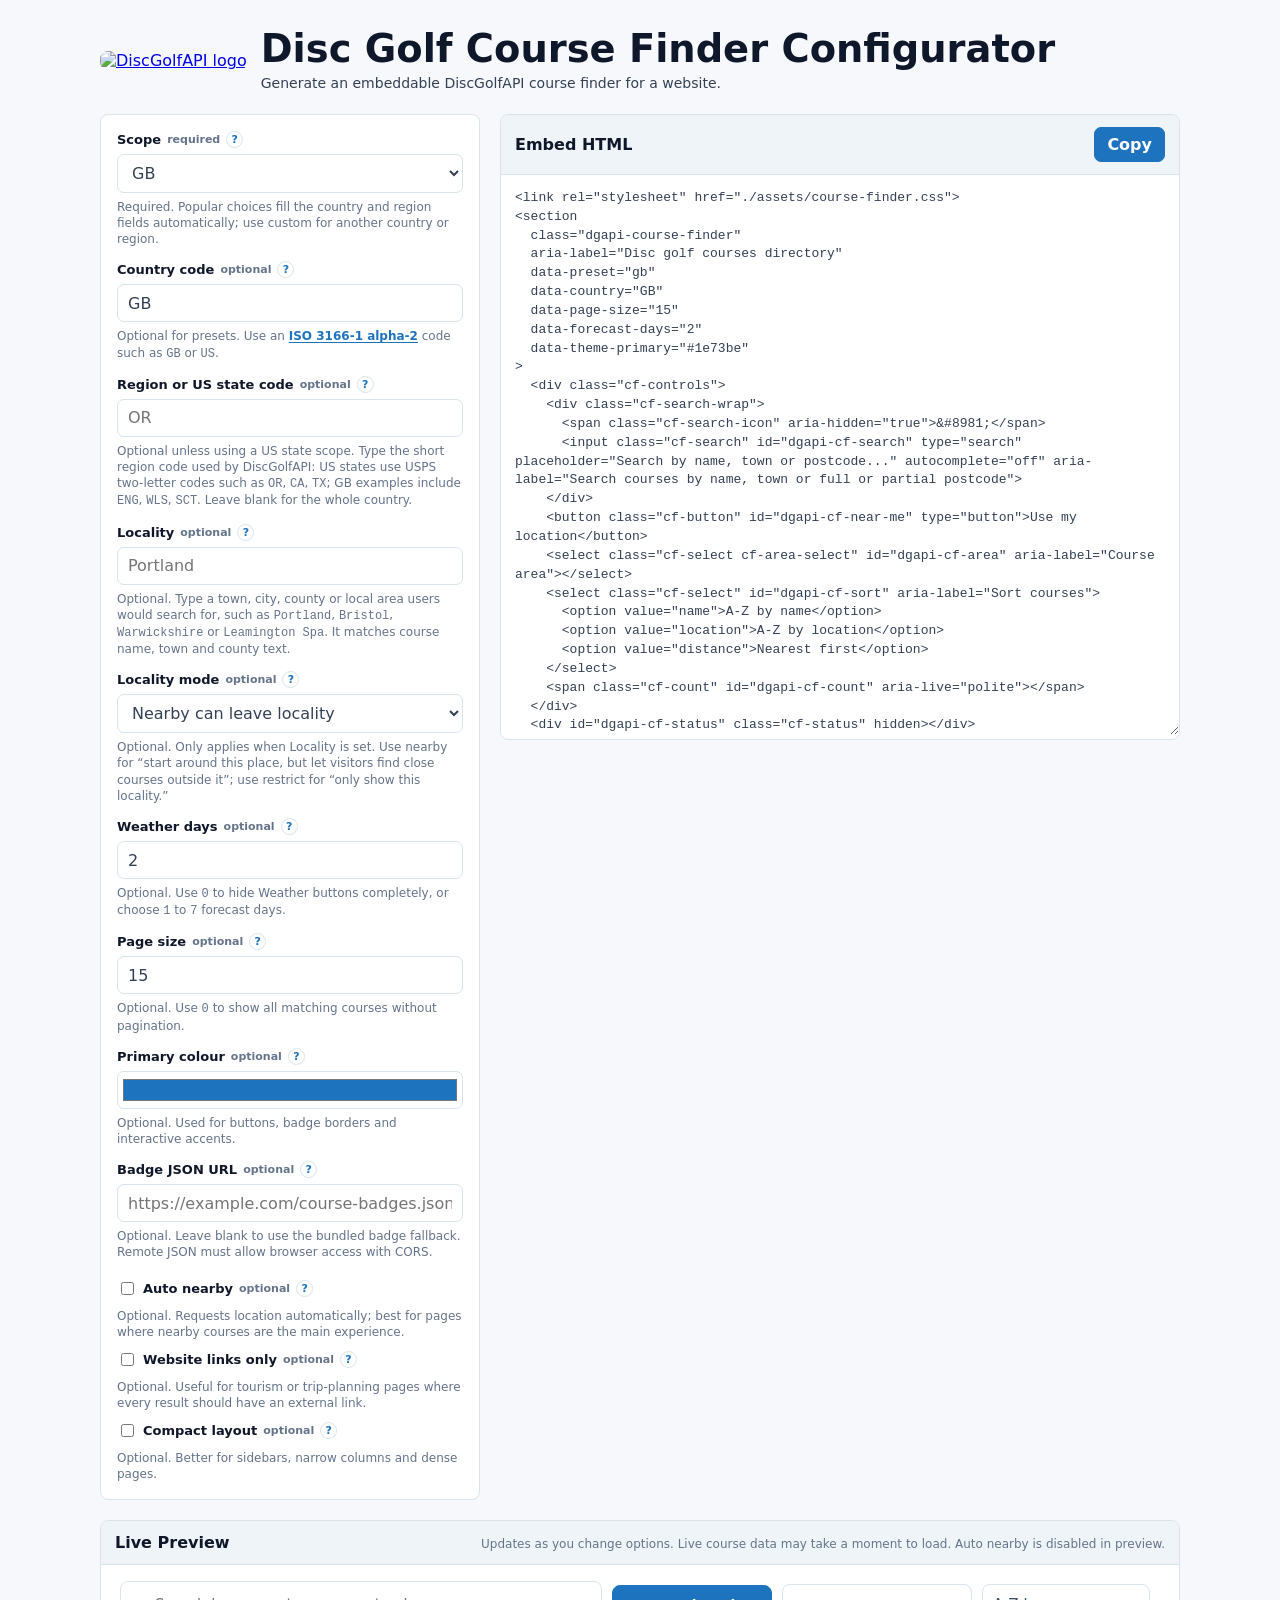
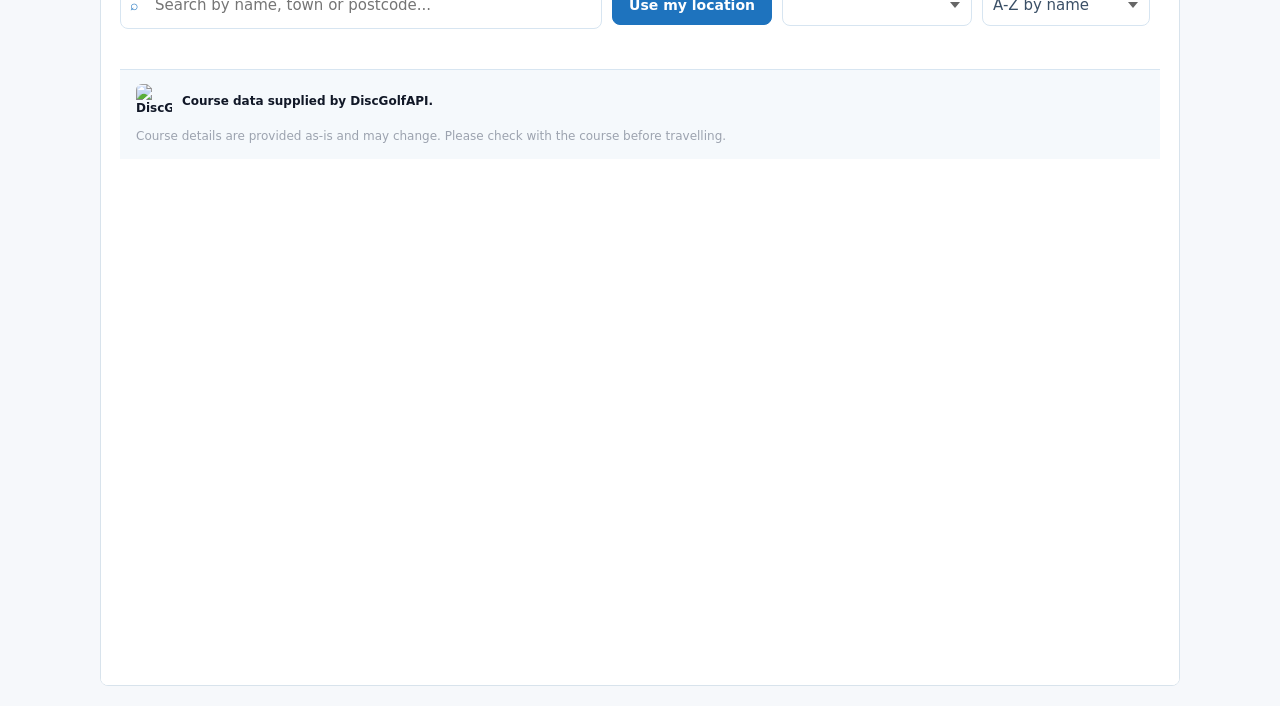
==== commit a5890bb9: "Add configurator live preview" ====
--- a/configurator.html
+++ b/configurator.html
@@ -237,6 +237,44 @@
       border-radius: 0;
     }
 
+    .cfg-preview {
+      overflow: hidden;
+      margin-top: 20px;
+      border: 1px solid var(--border);
+      border-radius: 8px;
+      background: var(--surface);
+    }
+
+    .cfg-preview-head {
+      display: flex;
+      flex-wrap: wrap;
+      gap: 4px 12px;
+      align-items: baseline;
+      justify-content: space-between;
+      padding: 12px 14px;
+      border-bottom: 1px solid var(--border);
+      background: var(--surface-muted);
+    }
+
+    .cfg-preview-title {
+      color: var(--heading);
+      font-weight: 800;
+    }
+
+    .cfg-preview-note {
+      color: #64748b;
+      font-size: 12px;
+      line-height: 1.35;
+    }
+
+    .cfg-preview-frame {
+      display: block;
+      width: 100%;
+      height: 720px;
+      border: 0;
+      background: #fff;
+    }
+
     @media (max-width: 760px) {
       main {
         width: min(100% - 20px, 1080px);
@@ -249,6 +287,10 @@
 
       .cfg-header {
         align-items: flex-start;
+      }
+
+      .cfg-preview-frame {
+        height: 760px;
       }
     }
   </style>
@@ -362,6 +404,14 @@
         <textarea id="cfg-code" readonly spellcheck="false"></textarea>
       </section>
     </div>
+
+    <section class="cfg-preview" aria-label="Live preview">
+      <div class="cfg-preview-head">
+        <span class="cfg-preview-title">Live Preview</span>
+        <span class="cfg-preview-note">Updates as you change options. Live course data may take a moment to load. Auto nearby is disabled in preview.</span>
+      </div>
+      <iframe class="cfg-preview-frame" id="cfg-preview" title="Course finder preview"></iframe>
+    </section>
   </main>
 
   <script>
@@ -369,6 +419,8 @@
       const form = document.getElementById("cfg-form");
       const output = document.getElementById("cfg-code");
       const copyButton = document.getElementById("cfg-copy");
+      const preview = document.getElementById("cfg-preview");
+      let previewTimer = 0;
 
       function attr(name, value) {
         if (!String(value || "").trim()) {
@@ -469,6 +521,47 @@
 </section>`;
 
         output.value = `<link rel="stylesheet" href="./assets/course-finder.css">\n${section}\n<script src="./assets/course-finder.js"><\\/script>`;
+        schedulePreview(section);
+      }
+
+      function schedulePreview(section) {
+        window.clearTimeout(previewTimer);
+        previewTimer = window.setTimeout(() => renderPreview(section), 250);
+      }
+
+      function renderPreview(section) {
+        if (!preview) {
+          return;
+        }
+
+        const baseHref = window.location.href.replace(/[^/]*$/, "");
+        const previewSection = section.replace(/\n  data-auto-nearby="true"/, "");
+        preview.srcdoc = `<!doctype html>
+<html lang="en">
+<head>
+  <meta charset="utf-8">
+  <meta name="viewport" content="width=device-width, initial-scale=1">
+  <base href="${baseHref}">
+  <link rel="stylesheet" href="./assets/course-finder.css">
+  <style>
+    body {
+      margin: 0;
+      background: #fff;
+      font-family: system-ui, -apple-system, BlinkMacSystemFont, "Segoe UI", sans-serif;
+    }
+    main {
+      width: min(100% - 24px, 1040px);
+      margin: 16px auto;
+    }
+  </style>
+</head>
+<body>
+  <main>
+${previewSection}
+  </main>
+  <script src="./assets/course-finder.js"><\\/script>
+</body>
+</html>`;
       }
 
       form.addEventListener("change", event => {
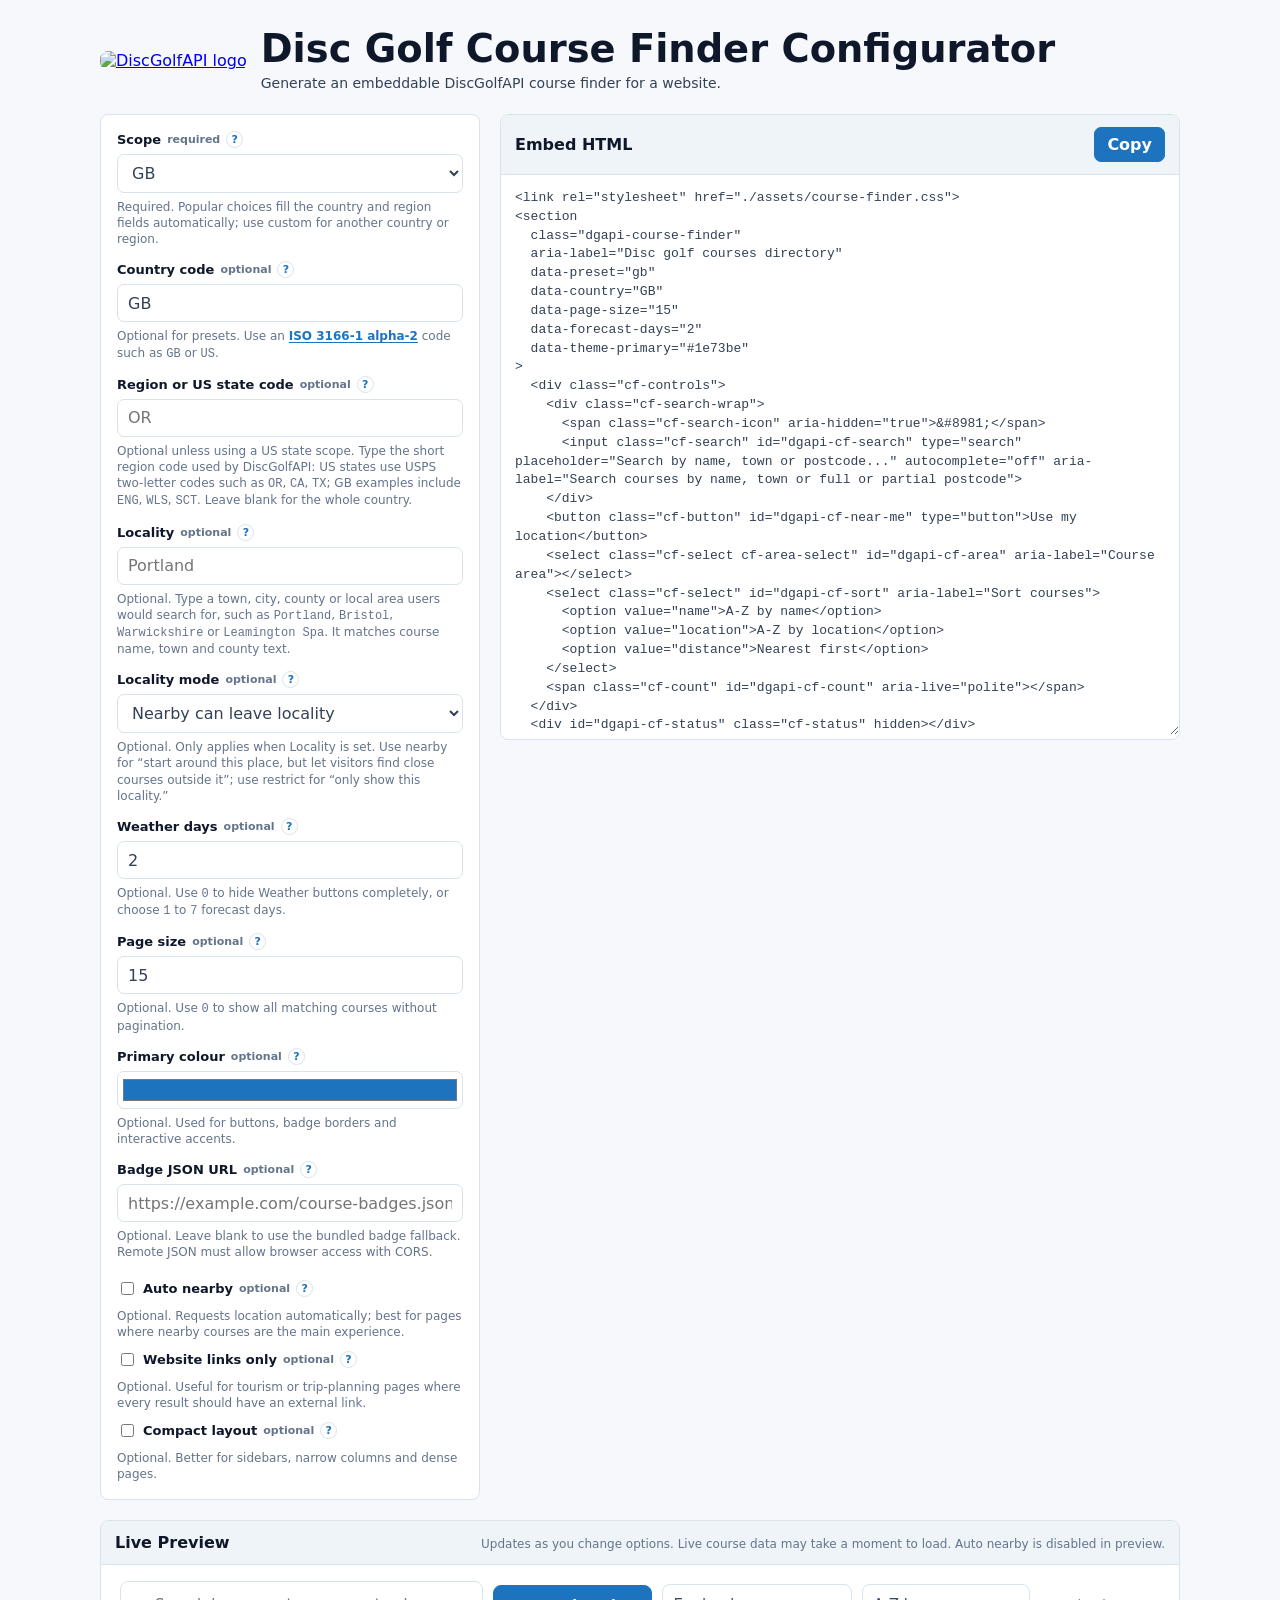
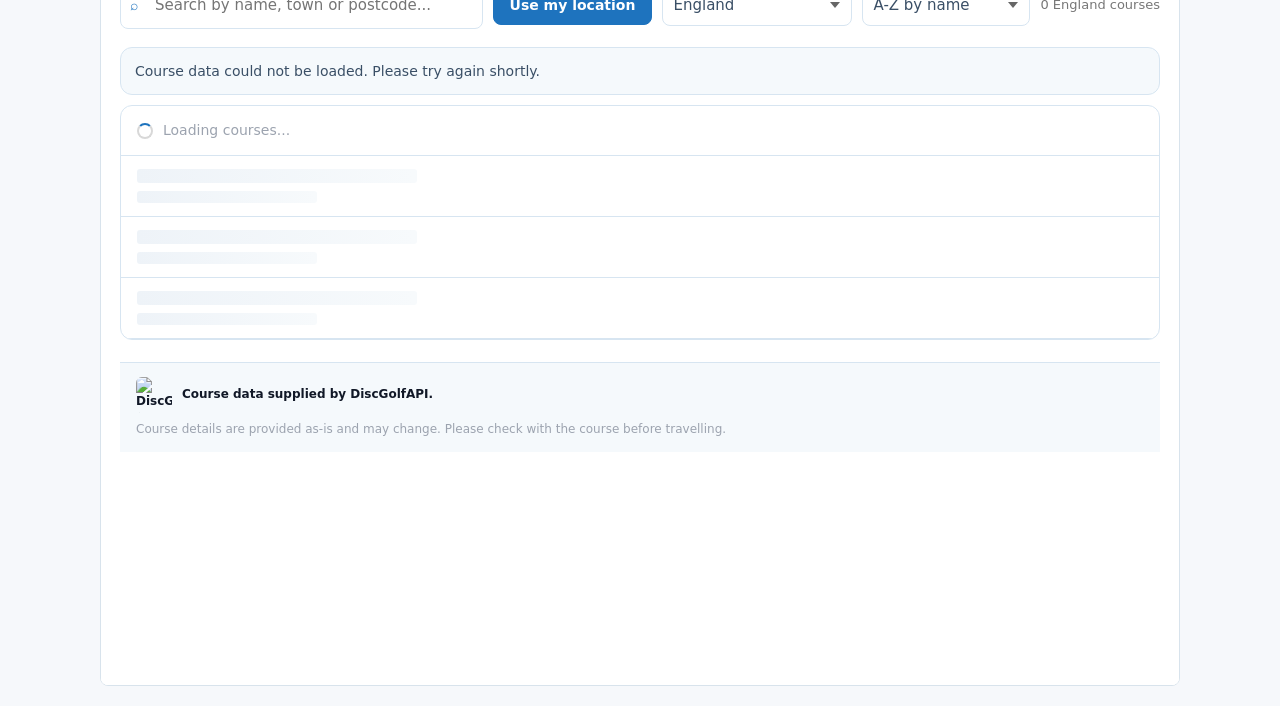
==== commit 7ce5216d: "Fix configurator live preview" ====
--- a/configurator.html
+++ b/configurator.html
@@ -534,34 +534,8 @@
           return;
         }
 
-        const baseHref = window.location.href.replace(/[^/]*$/, "");
         const previewSection = section.replace(/\n  data-auto-nearby="true"/, "");
-        preview.srcdoc = `<!doctype html>
-<html lang="en">
-<head>
-  <meta charset="utf-8">
-  <meta name="viewport" content="width=device-width, initial-scale=1">
-  <base href="${baseHref}">
-  <link rel="stylesheet" href="./assets/course-finder.css">
-  <style>
-    body {
-      margin: 0;
-      background: #fff;
-      font-family: system-ui, -apple-system, BlinkMacSystemFont, "Segoe UI", sans-serif;
-    }
-    main {
-      width: min(100% - 24px, 1040px);
-      margin: 16px auto;
-    }
-  </style>
-</head>
-<body>
-  <main>
-${previewSection}
-  </main>
-  <script src="./assets/course-finder.js"><\\/script>
-</body>
-</html>`;
+        preview.src = `./preview.html?ts=${Date.now()}#${encodeURIComponent(previewSection)}`;
       }
 
       form.addEventListener("change", event => {
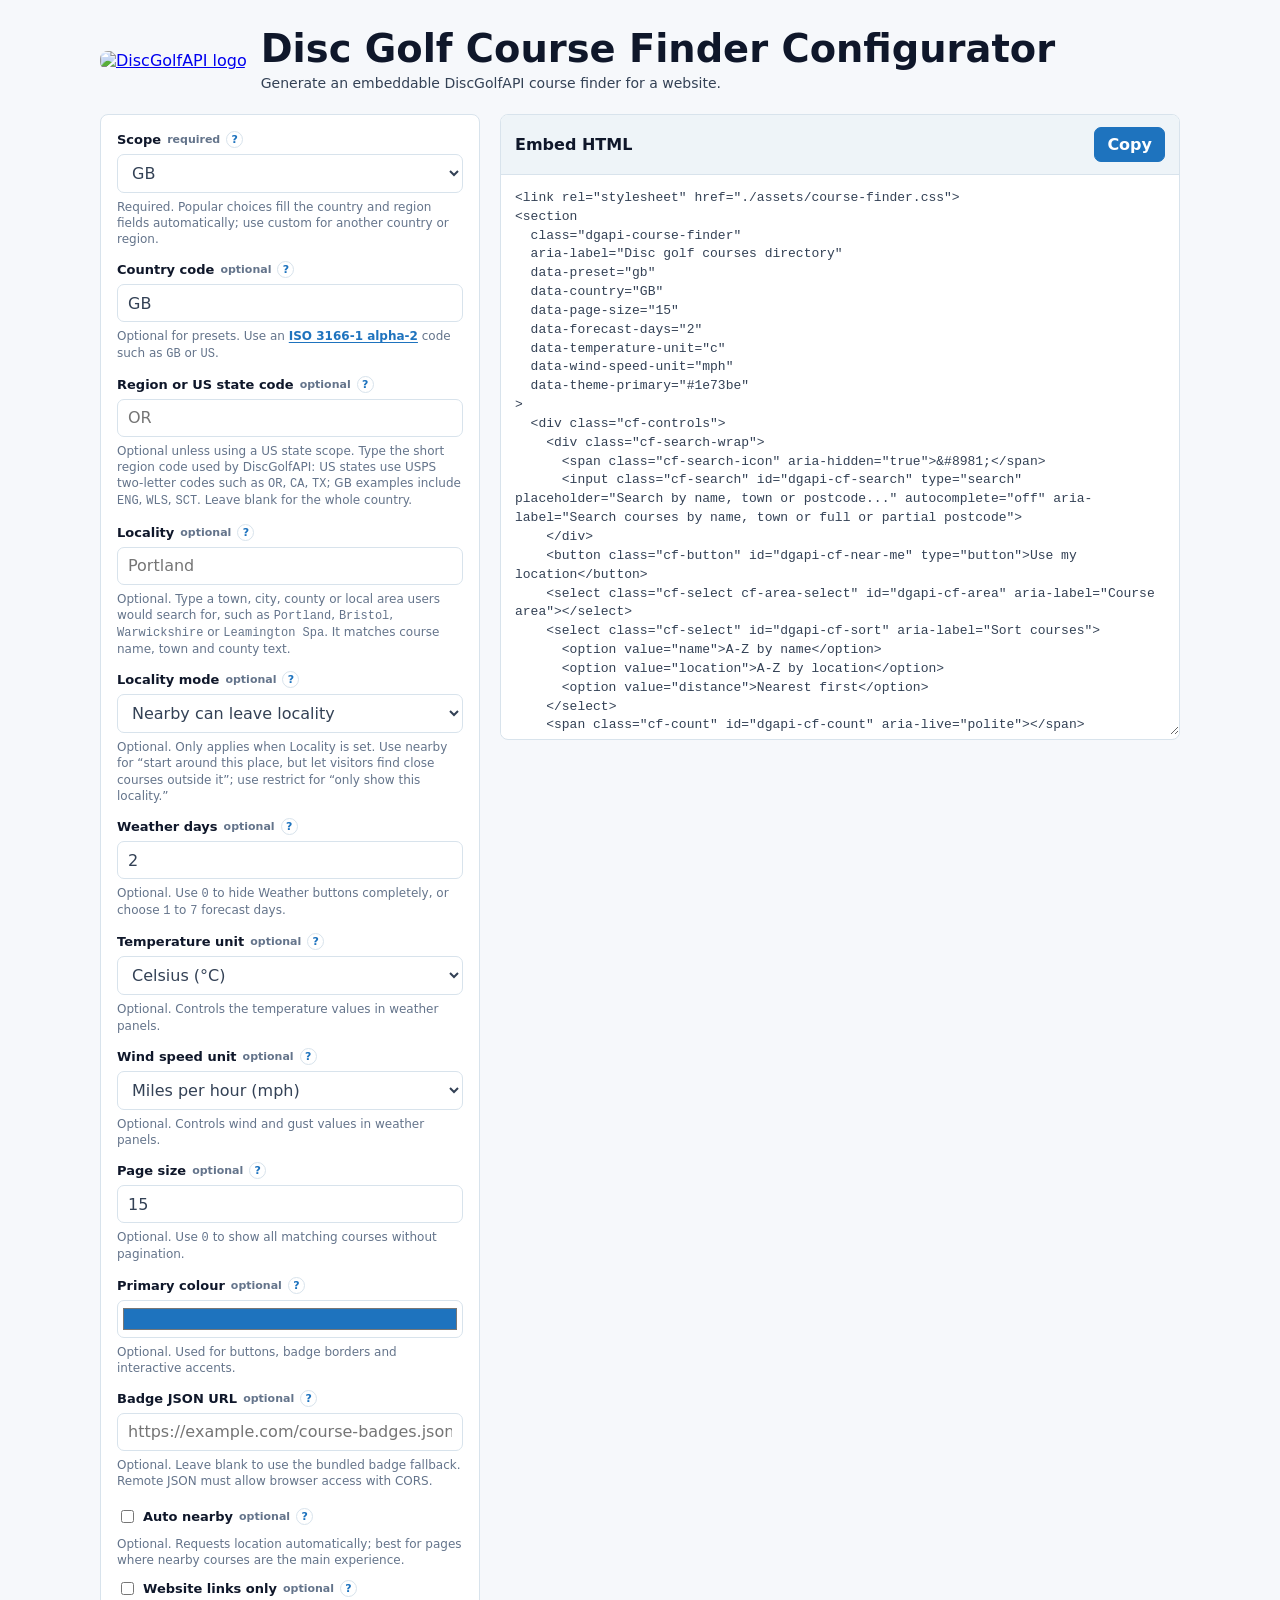
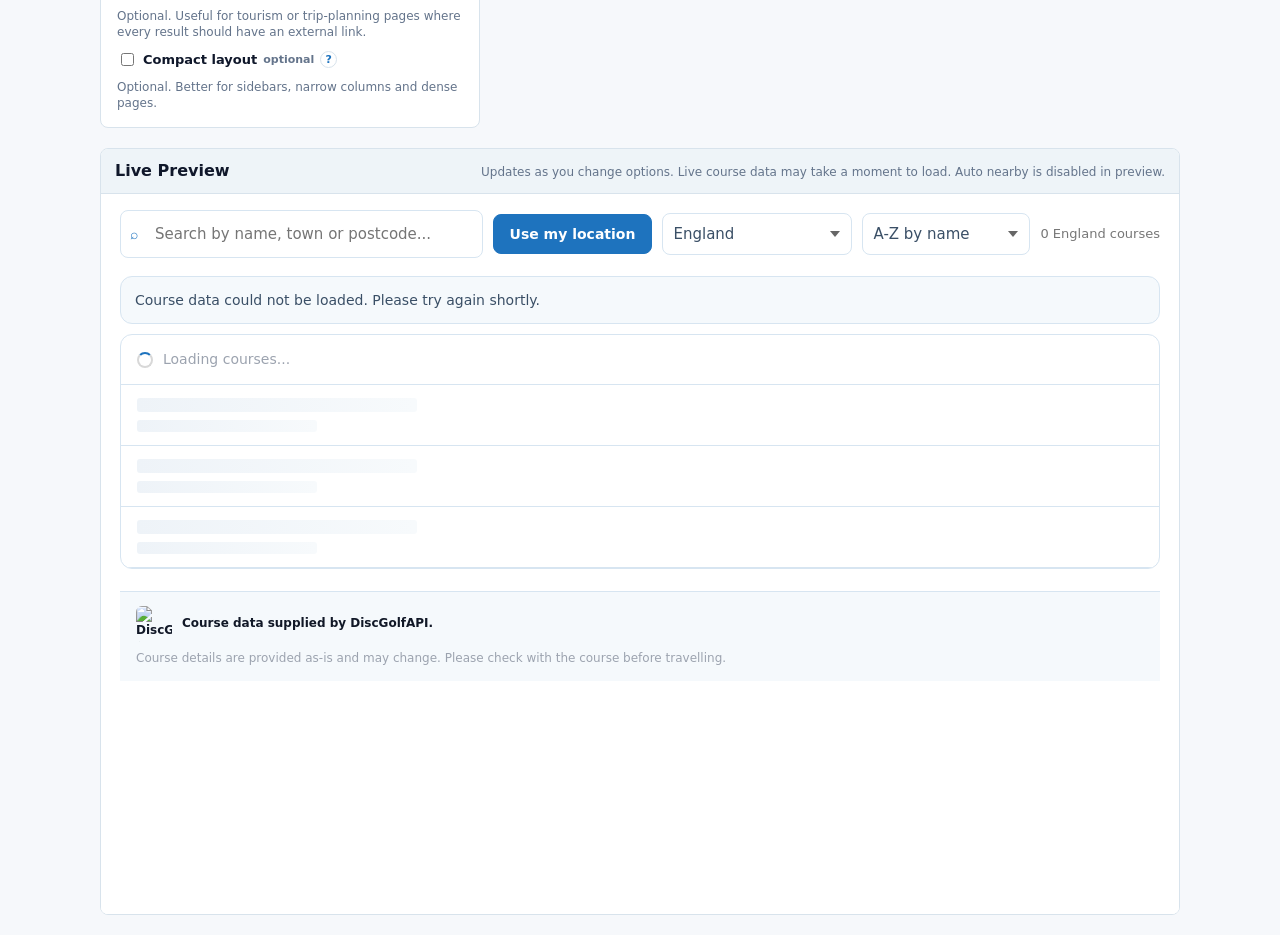
==== commit 3ffd2657: "Add weather unit configuration" ====
--- a/configurator.html
+++ b/configurator.html
@@ -369,6 +369,24 @@
         </div>
 
         <div class="cfg-row">
+          <label for="cfg-temperature-unit">Temperature unit <span class="cfg-optional">optional</span> <button class="cfg-tip" type="button" aria-label="Choose Celsius or Fahrenheit for the weather forecast cards.">?</button></label>
+          <select id="cfg-temperature-unit" name="temperatureUnit" title="Optional. Choose Celsius or Fahrenheit for weather.">
+            <option value="c">Celsius (°C)</option>
+            <option value="f">Fahrenheit (°F)</option>
+          </select>
+          <p class="cfg-help">Optional. Controls the temperature values in weather panels.</p>
+        </div>
+
+        <div class="cfg-row">
+          <label for="cfg-wind-speed-unit">Wind speed unit <span class="cfg-optional">optional</span> <button class="cfg-tip" type="button" aria-label="Choose miles per hour or kilometres per hour for wind and gust values.">?</button></label>
+          <select id="cfg-wind-speed-unit" name="windSpeedUnit" title="Optional. Choose mph or km/h for wind and gusts.">
+            <option value="mph">Miles per hour (mph)</option>
+            <option value="kph">Kilometres per hour (km/h)</option>
+          </select>
+          <p class="cfg-help">Optional. Controls wind and gust values in weather panels.</p>
+        </div>
+
+        <div class="cfg-row">
           <label for="cfg-page-size">Page size <span class="cfg-optional">optional</span> <button class="cfg-tip" type="button" aria-label="Controls how many courses appear per page. Use 0 to disable pagination.">?</button></label>
           <input id="cfg-page-size" name="pageSize" type="number" min="0" max="100" value="15" title="Optional. Courses per page; use 0 to disable pagination.">
           <p class="cfg-help">Optional. Use <code>0</code> to show all matching courses without pagination.</p>
@@ -486,13 +504,15 @@
         const locality = form.elements.locality.value.trim();
         const localityMode = form.elements.localityMode.value;
         const weatherDays = form.elements.weatherDays.value;
+        const temperatureUnit = form.elements.temperatureUnit.value;
+        const windSpeedUnit = form.elements.windSpeedUnit.value;
         const pageSize = form.elements.pageSize.value;
         const primary = form.elements.primary.value;
         const badgesUrl = form.elements.badgesUrl.value.trim();
 
         const section = `<section
   class="dgapi-course-finder"
-  aria-label="Disc golf courses directory"${attr("data-preset", preset)}${attr("data-country", country)}${attr("data-region", region)}${attr("data-locality", locality)}${attr("data-locality-mode", locality ? localityMode : "")}${attr("data-page-size", pageSize)}${attr("data-forecast-days", weatherDays)}${attr("data-theme-primary", primary)}${attr("data-badges-url", badgesUrl)}${checked("autoNearby") ? attr("data-auto-nearby", "true") : ""}${checked("websiteOnly") ? attr("data-website-only", "true") : ""}${checked("compact") ? attr("data-layout", "compact") : ""}
+  aria-label="Disc golf courses directory"${attr("data-preset", preset)}${attr("data-country", country)}${attr("data-region", region)}${attr("data-locality", locality)}${attr("data-locality-mode", locality ? localityMode : "")}${attr("data-page-size", pageSize)}${attr("data-forecast-days", weatherDays)}${attr("data-temperature-unit", temperatureUnit)}${attr("data-wind-speed-unit", windSpeedUnit)}${attr("data-theme-primary", primary)}${attr("data-badges-url", badgesUrl)}${checked("autoNearby") ? attr("data-auto-nearby", "true") : ""}${checked("websiteOnly") ? attr("data-website-only", "true") : ""}${checked("compact") ? attr("data-layout", "compact") : ""}
 >
   <div class="cf-controls">
     <div class="cf-search-wrap">
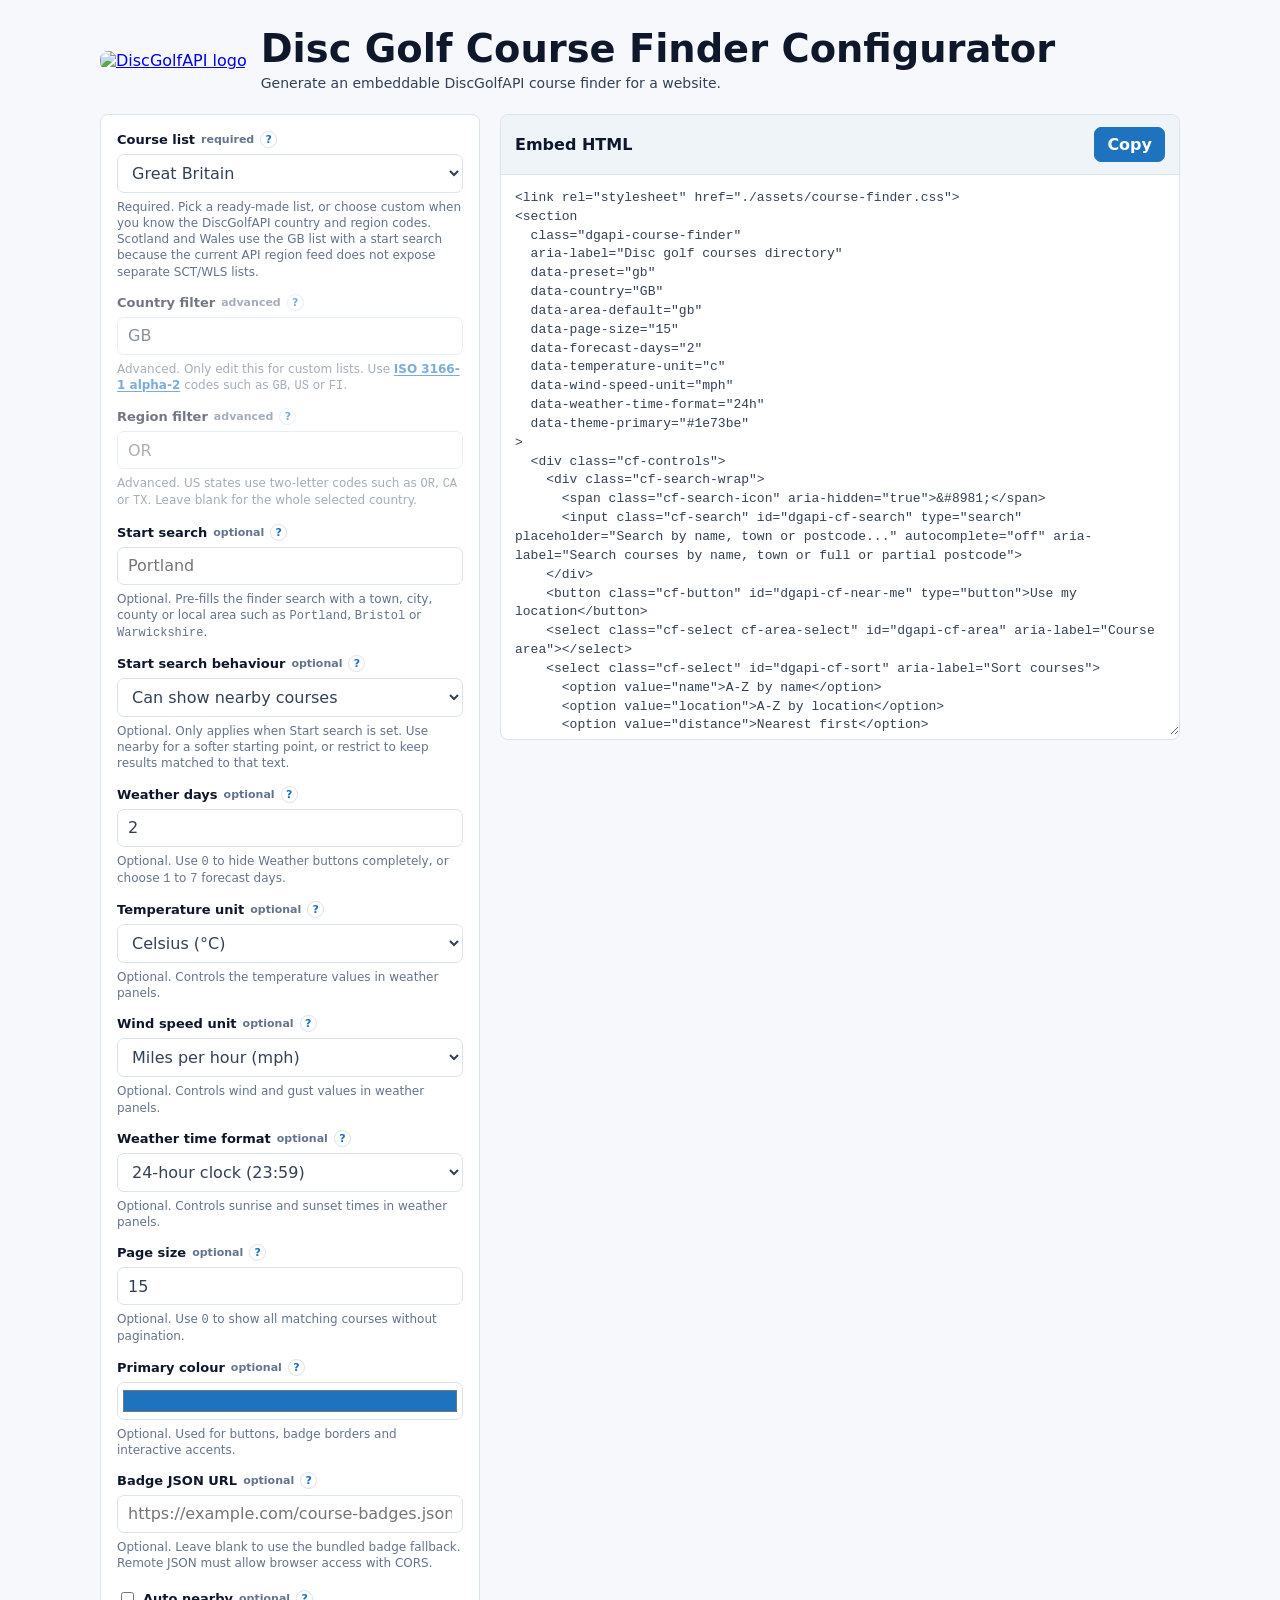
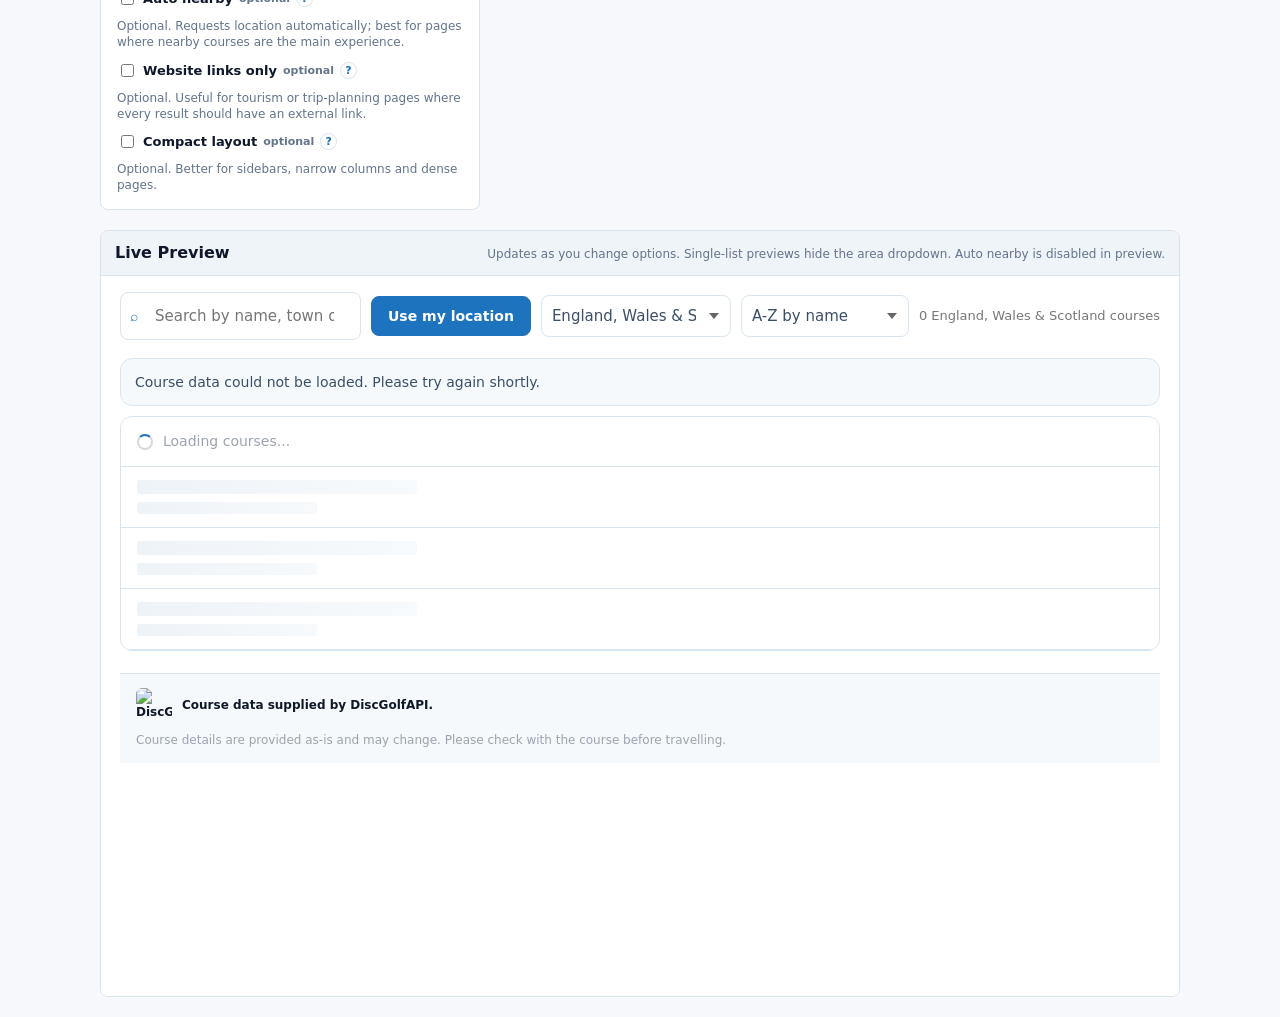
==== commit 3940936b: "Improve finder configuration and weather display" ====
--- a/configurator.html
+++ b/configurator.html
@@ -80,6 +80,10 @@
     .cfg-row {
       display: grid;
       gap: 6px;
+    }
+
+    .cfg-row.is-disabled {
+      opacity: 0.58;
     }
 
     .cfg-checks {
@@ -310,10 +314,13 @@
     <div class="cfg-layout">
       <form class="cfg-panel" id="cfg-form">
         <div class="cfg-row">
-          <label for="cfg-preset">Scope <span class="cfg-required">required</span> <button class="cfg-tip" type="button" aria-label="Choose the broad course list to load before any search or locality filters are applied.">?</button></label>
+          <label for="cfg-preset">Course list <span class="cfg-required">required</span> <button class="cfg-tip" type="button" aria-label="Choose the broad course list to load before search, locality and website filters are applied.">?</button></label>
           <select id="cfg-preset" name="preset" title="Required. Choose the broad course list to load.">
             <optgroup label="Popular disc golf regions">
-              <option value="popular-gb">GB</option>
+              <option value="popular-gb">Great Britain</option>
+              <option value="popular-england">England</option>
+              <option value="popular-gb-scotland">Great Britain, start near Scotland</option>
+              <option value="popular-gb-wales">Great Britain, start near Wales</option>
               <option value="popular-us">United States</option>
               <option value="popular-us-or">US Oregon</option>
               <option value="popular-us-ca">US California</option>
@@ -325,41 +332,39 @@
               <option value="popular-ee">Estonia</option>
             </optgroup>
             <optgroup label="General scopes">
-              <option value="gb">GB</option>
-              <option value="england">England</option>
               <option value="global">Global</option>
               <option value="us-state">US state</option>
               <option value="custom">Custom country or region</option>
             </optgroup>
           </select>
-          <p class="cfg-help">Required. Popular choices fill the country and region fields automatically; use custom for another country or region.</p>
-        </div>
-
-        <div class="cfg-row">
-          <label for="cfg-country">Country code <span class="cfg-optional">optional</span> <button class="cfg-tip" type="button" aria-label="Use an ISO 3166-1 alpha-2 country code, such as GB or US. Required for custom country scopes and US state scopes.">?</button></label>
+          <p class="cfg-help">Required. Pick a ready-made list, or choose custom when you know the DiscGolfAPI country and region codes. Scotland and Wales use the GB list with a start search because the current API region feed does not expose separate SCT/WLS lists.</p>
+        </div>
+
+        <div class="cfg-row" id="cfg-country-row">
+          <label for="cfg-country">Country filter <span class="cfg-optional">advanced</span> <button class="cfg-tip" type="button" aria-label="Use an ISO 3166-1 alpha-2 country code, such as GB or US. This is only editable for custom country or US state lists.">?</button></label>
           <input id="cfg-country" name="country" value="GB" maxlength="8" title="Optional for presets; required for custom country scopes. Use an ISO 3166-1 alpha-2 code such as GB or US.">
-          <p class="cfg-help">Optional for presets. Use an <a href="https://en.wikipedia.org/wiki/ISO_3166-1_alpha-2" target="_blank" rel="noopener">ISO 3166-1 alpha-2</a> code such as <code>GB</code> or <code>US</code>.</p>
-        </div>
-
-        <div class="cfg-row">
-          <label for="cfg-region">Region or US state code <span class="cfg-optional">optional</span> <button class="cfg-tip" type="button" aria-label="Use this to narrow a country to a region. For US states, use two-letter state codes such as OR or CA.">?</button></label>
+          <p class="cfg-help">Advanced. Only edit this for custom lists. Use <a href="https://en.wikipedia.org/wiki/ISO_3166-1_alpha-2" target="_blank" rel="noopener">ISO 3166-1 alpha-2</a> codes such as <code>GB</code>, <code>US</code> or <code>FI</code>.</p>
+        </div>
+
+        <div class="cfg-row" id="cfg-region-row">
+          <label for="cfg-region">Region filter <span class="cfg-optional">advanced</span> <button class="cfg-tip" type="button" aria-label="Use this to narrow a custom country list to a region. For US states, use two-letter state codes such as OR or CA.">?</button></label>
           <input id="cfg-region" name="region" placeholder="OR" title="Optional. Use a region code, such as ENG for England or OR for Oregon.">
-          <p class="cfg-help">Optional unless using a US state scope. Type the short region code used by DiscGolfAPI: US states use USPS two-letter codes such as <code>OR</code>, <code>CA</code>, <code>TX</code>; GB examples include <code>ENG</code>, <code>WLS</code>, <code>SCT</code>. Leave blank for the whole country.</p>
-        </div>
-
-        <div class="cfg-row">
-          <label for="cfg-locality">Locality <span class="cfg-optional">optional</span> <button class="cfg-tip" type="button" aria-label="Use a town, city or local area to start the finder focused on that place.">?</button></label>
+          <p class="cfg-help">Advanced. US states use two-letter codes such as <code>OR</code>, <code>CA</code> or <code>TX</code>. Leave blank for the whole selected country.</p>
+        </div>
+
+        <div class="cfg-row">
+          <label for="cfg-locality">Start search <span class="cfg-optional">optional</span> <button class="cfg-tip" type="button" aria-label="Use a town, city, county or local area to pre-fill the search box.">?</button></label>
           <input id="cfg-locality" name="locality" placeholder="Portland" title="Optional. A town, city or local area to seed or restrict the finder.">
-          <p class="cfg-help">Optional. Type a town, city, county or local area users would search for, such as <code>Portland</code>, <code>Bristol</code>, <code>Warwickshire</code> or <code>Leamington Spa</code>. It matches course name, town and county text.</p>
-        </div>
-
-        <div class="cfg-row">
-          <label for="cfg-locality-mode">Locality mode <span class="cfg-optional">optional</span> <button class="cfg-tip" type="button" aria-label="Nearby mode lets user-location searches show courses outside the locality. Restrict mode always filters to the locality.">?</button></label>
+          <p class="cfg-help">Optional. Pre-fills the finder search with a town, city, county or local area such as <code>Portland</code>, <code>Bristol</code> or <code>Warwickshire</code>.</p>
+        </div>
+
+        <div class="cfg-row">
+          <label for="cfg-locality-mode">Start search behaviour <span class="cfg-optional">optional</span> <button class="cfg-tip" type="button" aria-label="Nearby mode lets user-location searches show courses outside the starting search. Restrict mode always keeps the list filtered to that place text.">?</button></label>
           <select id="cfg-locality-mode" name="localityMode" title="Optional. Only applies when a locality is set.">
-            <option value="nearby">Nearby can leave locality</option>
-            <option value="restrict">Restrict to locality</option>
+            <option value="nearby">Can show nearby courses</option>
+            <option value="restrict">Keep results restricted</option>
           </select>
-          <p class="cfg-help">Optional. Only applies when Locality is set. Use nearby for “start around this place, but let visitors find close courses outside it”; use restrict for “only show this locality.”</p>
+          <p class="cfg-help">Optional. Only applies when Start search is set. Use nearby for a softer starting point, or restrict to keep results matched to that text.</p>
         </div>
 
         <div class="cfg-row">
@@ -384,6 +389,15 @@
             <option value="kph">Kilometres per hour (km/h)</option>
           </select>
           <p class="cfg-help">Optional. Controls wind and gust values in weather panels.</p>
+        </div>
+
+        <div class="cfg-row">
+          <label for="cfg-weather-time-format">Weather time format <span class="cfg-optional">optional</span> <button class="cfg-tip" type="button" aria-label="Choose whether sunrise and sunset are displayed as a 24-hour clock or AM/PM.">?</button></label>
+          <select id="cfg-weather-time-format" name="weatherTimeFormat" title="Optional. Choose 24-hour or AM/PM weather times.">
+            <option value="24h">24-hour clock (23:59)</option>
+            <option value="12h">AM/PM (11:59 PM)</option>
+          </select>
+          <p class="cfg-help">Optional. Controls sunrise and sunset times in weather panels.</p>
         </div>
 
         <div class="cfg-row">
@@ -426,7 +440,7 @@
     <section class="cfg-preview" aria-label="Live preview">
       <div class="cfg-preview-head">
         <span class="cfg-preview-title">Live Preview</span>
-        <span class="cfg-preview-note">Updates as you change options. Live course data may take a moment to load. Auto nearby is disabled in preview.</span>
+        <span class="cfg-preview-note">Updates as you change options. Single-list previews hide the area dropdown. Auto nearby is disabled in preview.</span>
       </div>
       <iframe class="cfg-preview-frame" id="cfg-preview" title="Course finder preview"></iframe>
     </section>
@@ -438,6 +452,8 @@
       const output = document.getElementById("cfg-code");
       const copyButton = document.getElementById("cfg-copy");
       const preview = document.getElementById("cfg-preview");
+      const countryRow = document.getElementById("cfg-country-row");
+      const regionRow = document.getElementById("cfg-region-row");
       let previewTimer = 0;
 
       function attr(name, value) {
@@ -452,16 +468,19 @@
       }
 
       const popularScopes = {
-        "popular-gb": { preset: "gb", country: "GB", region: "" },
-        "popular-us": { preset: "custom", country: "US", region: "" },
-        "popular-us-or": { preset: "us-state", country: "US", region: "OR" },
-        "popular-us-ca": { preset: "us-state", country: "US", region: "CA" },
-        "popular-us-tx": { preset: "us-state", country: "US", region: "TX" },
-        "popular-us-nc": { preset: "us-state", country: "US", region: "NC" },
-        "popular-ca": { preset: "custom", country: "CA", region: "" },
-        "popular-fi": { preset: "custom", country: "FI", region: "" },
-        "popular-se": { preset: "custom", country: "SE", region: "" },
-        "popular-ee": { preset: "custom", country: "EE", region: "" }
+        "popular-gb": { preset: "gb", country: "GB", region: "", areaDefault: "gb" },
+        "popular-england": { preset: "england", country: "GB", region: "ENG", areaDefault: "england" },
+        "popular-gb-scotland": { preset: "gb", country: "GB", region: "", areaDefault: "gb", locality: "Scotland" },
+        "popular-gb-wales": { preset: "gb", country: "GB", region: "", areaDefault: "gb", locality: "Wales" },
+        "popular-us": { preset: "custom", country: "US", region: "", areaDefault: "" },
+        "popular-us-or": { preset: "us-state", country: "US", region: "OR", areaDefault: "" },
+        "popular-us-ca": { preset: "us-state", country: "US", region: "CA", areaDefault: "" },
+        "popular-us-tx": { preset: "us-state", country: "US", region: "TX", areaDefault: "" },
+        "popular-us-nc": { preset: "us-state", country: "US", region: "NC", areaDefault: "" },
+        "popular-ca": { preset: "custom", country: "CA", region: "", areaDefault: "" },
+        "popular-fi": { preset: "custom", country: "FI", region: "", areaDefault: "" },
+        "popular-se": { preset: "custom", country: "SE", region: "", areaDefault: "" },
+        "popular-ee": { preset: "custom", country: "EE", region: "", areaDefault: "" }
       };
 
       function selectedScope() {
@@ -469,7 +488,8 @@
         return popularScopes[selected] || {
           preset: selected,
           country: form.elements.country.value.trim().toUpperCase(),
-          region: form.elements.region.value.trim().toUpperCase()
+          region: form.elements.region.value.trim().toUpperCase(),
+          areaDefault: ""
         };
       }
 
@@ -479,13 +499,19 @@
         if (popular) {
           form.elements.country.value = popular.country;
           form.elements.region.value = popular.region;
+          if (Object.prototype.hasOwnProperty.call(popular, "locality")) {
+            form.elements.locality.value = popular.locality;
+            form.elements.localityMode.value = "nearby";
+          } else {
+            form.elements.locality.value = "";
+          }
           return;
         }
 
         const preset = selected;
-        if (preset === "gb" || preset === "england") {
+        if (preset === "gb" || preset === "england" || preset === "scotland" || preset === "wales") {
           form.elements.country.value = "GB";
-          form.elements.region.value = preset === "england" ? "ENG" : "";
+          form.elements.region.value = preset === "england" ? "ENG" : preset === "scotland" ? "SCT" : preset === "wales" ? "WLS" : "";
         }
         if (preset === "global") {
           form.elements.country.value = "";
@@ -496,23 +522,35 @@
         }
       }
 
+      function updateAdvancedFields() {
+        const selected = form.elements.preset.value;
+        const countryEditable = selected === "custom" || selected === "us-state";
+        const regionEditable = selected === "custom" || selected === "us-state";
+        form.elements.country.disabled = !countryEditable;
+        form.elements.region.disabled = !regionEditable;
+        countryRow.classList.toggle("is-disabled", !countryEditable);
+        regionRow.classList.toggle("is-disabled", !regionEditable);
+      }
+
       function update() {
         const scope = selectedScope();
         const preset = scope.preset;
         const country = scope.country;
         const region = scope.region;
+        const areaDefault = scope.areaDefault || "";
         const locality = form.elements.locality.value.trim();
         const localityMode = form.elements.localityMode.value;
         const weatherDays = form.elements.weatherDays.value;
         const temperatureUnit = form.elements.temperatureUnit.value;
         const windSpeedUnit = form.elements.windSpeedUnit.value;
+        const weatherTimeFormat = form.elements.weatherTimeFormat.value;
         const pageSize = form.elements.pageSize.value;
         const primary = form.elements.primary.value;
         const badgesUrl = form.elements.badgesUrl.value.trim();
 
         const section = `<section
   class="dgapi-course-finder"
-  aria-label="Disc golf courses directory"${attr("data-preset", preset)}${attr("data-country", country)}${attr("data-region", region)}${attr("data-locality", locality)}${attr("data-locality-mode", locality ? localityMode : "")}${attr("data-page-size", pageSize)}${attr("data-forecast-days", weatherDays)}${attr("data-temperature-unit", temperatureUnit)}${attr("data-wind-speed-unit", windSpeedUnit)}${attr("data-theme-primary", primary)}${attr("data-badges-url", badgesUrl)}${checked("autoNearby") ? attr("data-auto-nearby", "true") : ""}${checked("websiteOnly") ? attr("data-website-only", "true") : ""}${checked("compact") ? attr("data-layout", "compact") : ""}
+  aria-label="Disc golf courses directory"${attr("data-preset", preset)}${attr("data-country", country)}${attr("data-region", region)}${attr("data-area-default", areaDefault)}${attr("data-locality", locality)}${attr("data-locality-mode", locality ? localityMode : "")}${attr("data-page-size", pageSize)}${attr("data-forecast-days", weatherDays)}${attr("data-temperature-unit", temperatureUnit)}${attr("data-wind-speed-unit", windSpeedUnit)}${attr("data-weather-time-format", weatherTimeFormat)}${attr("data-theme-primary", primary)}${attr("data-badges-url", badgesUrl)}${checked("autoNearby") ? attr("data-auto-nearby", "true") : ""}${checked("websiteOnly") ? attr("data-website-only", "true") : ""}${checked("compact") ? attr("data-layout", "compact") : ""}
 >
   <div class="cf-controls">
     <div class="cf-search-wrap">
@@ -541,6 +579,7 @@
 </section>`;
 
         output.value = `<link rel="stylesheet" href="./assets/course-finder.css">\n${section}\n<script src="./assets/course-finder.js"><\\/script>`;
+        updateAdvancedFields();
         schedulePreview(section);
       }
 
@@ -561,6 +600,7 @@
       form.addEventListener("change", event => {
         if (event.target.name === "preset") {
           updateCountryDefaults();
+          updateAdvancedFields();
         }
         update();
       });
--- a/assets/course-finder.css
+++ b/assets/course-finder.css
@@ -494,6 +494,19 @@
 .dgapi-course-finder .cf-wind-direction-5 { transform: rotate(225deg); }
 .dgapi-course-finder .cf-wind-direction-6 { transform: rotate(270deg); }
 .dgapi-course-finder .cf-wind-direction-7 { transform: rotate(315deg); }
+.dgapi-course-finder .cf-weather-credit {
+  grid-column: 1 / -1;
+  color: var(--muted);
+  font-size: 12px;
+  line-height: 1.35;
+  text-align: right;
+}
+.dgapi-course-finder .cf-weather-credit a {
+  color: var(--heading);
+  font-weight: 700;
+  text-decoration: underline;
+  text-underline-offset: 2px;
+}
 .dgapi-course-finder .cf-weather-empty,
 .dgapi-course-finder .cf-empty,
 .dgapi-course-finder .cf-status {
